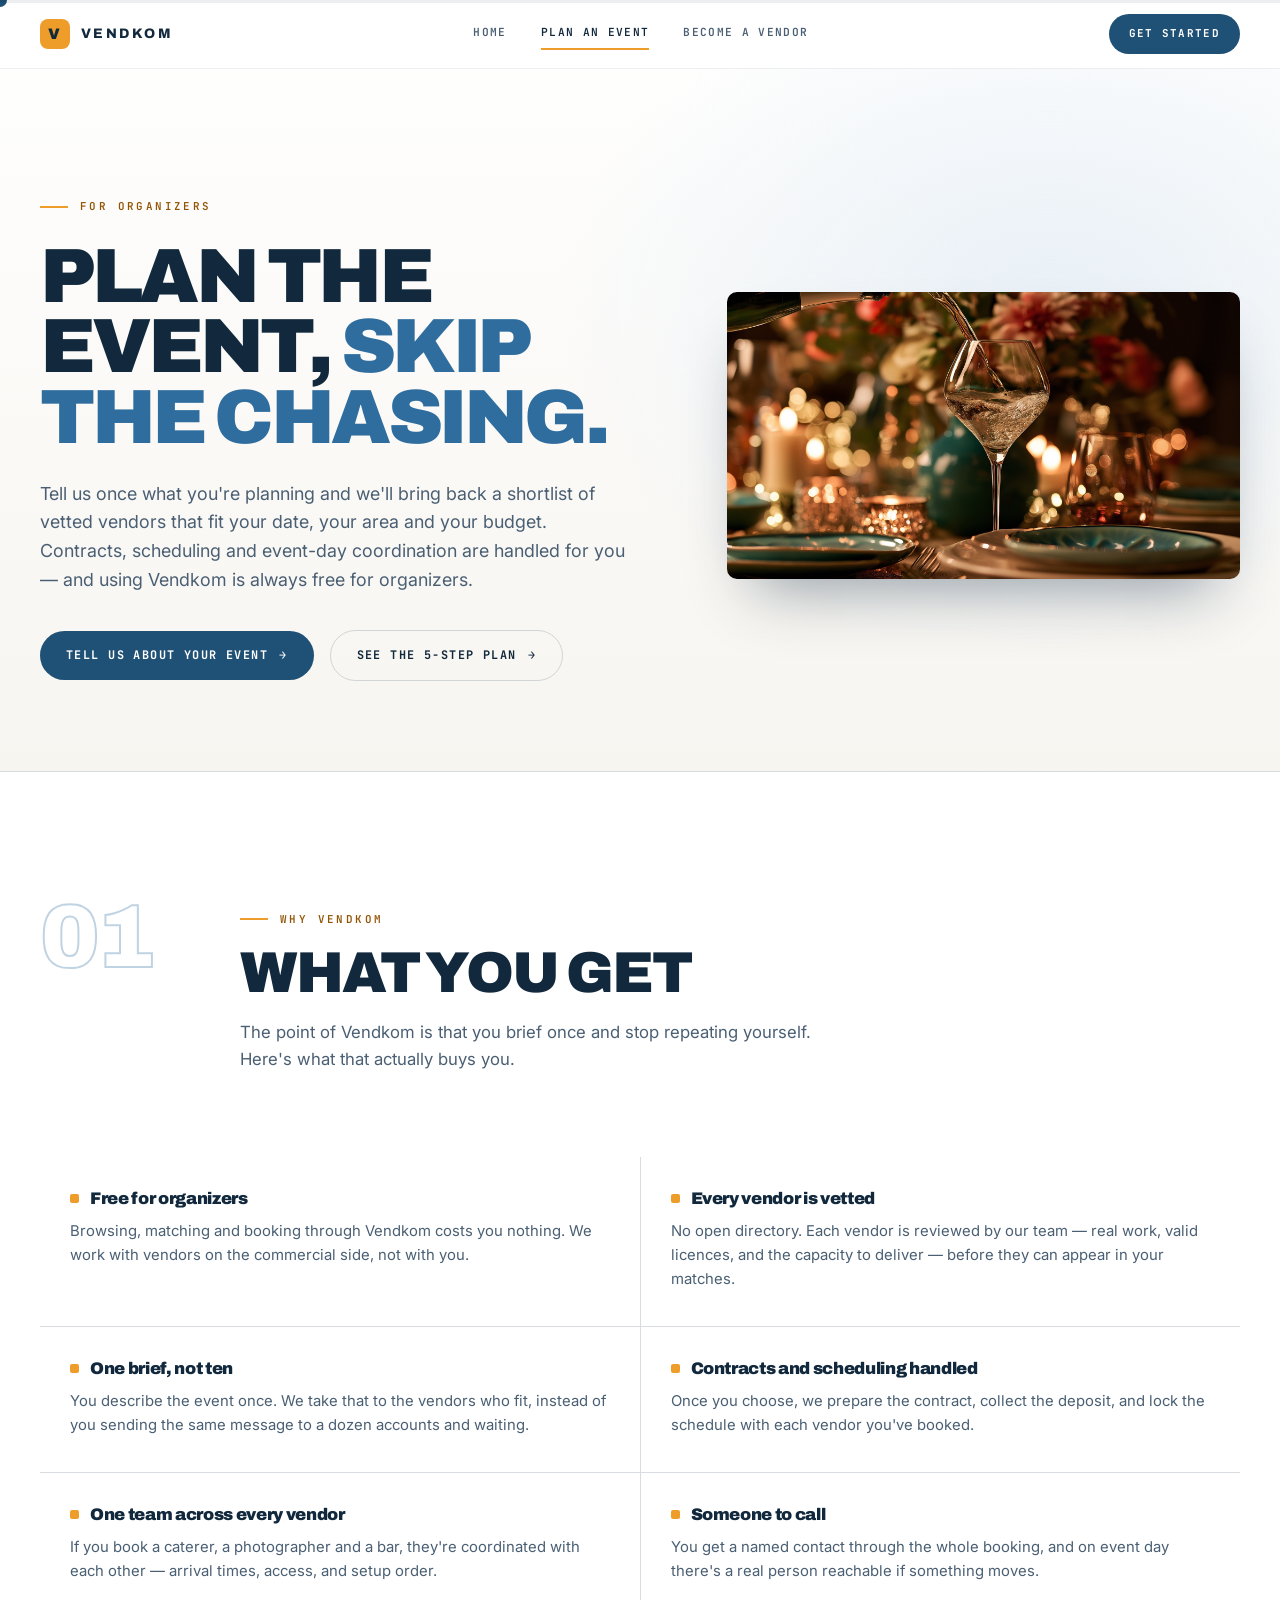
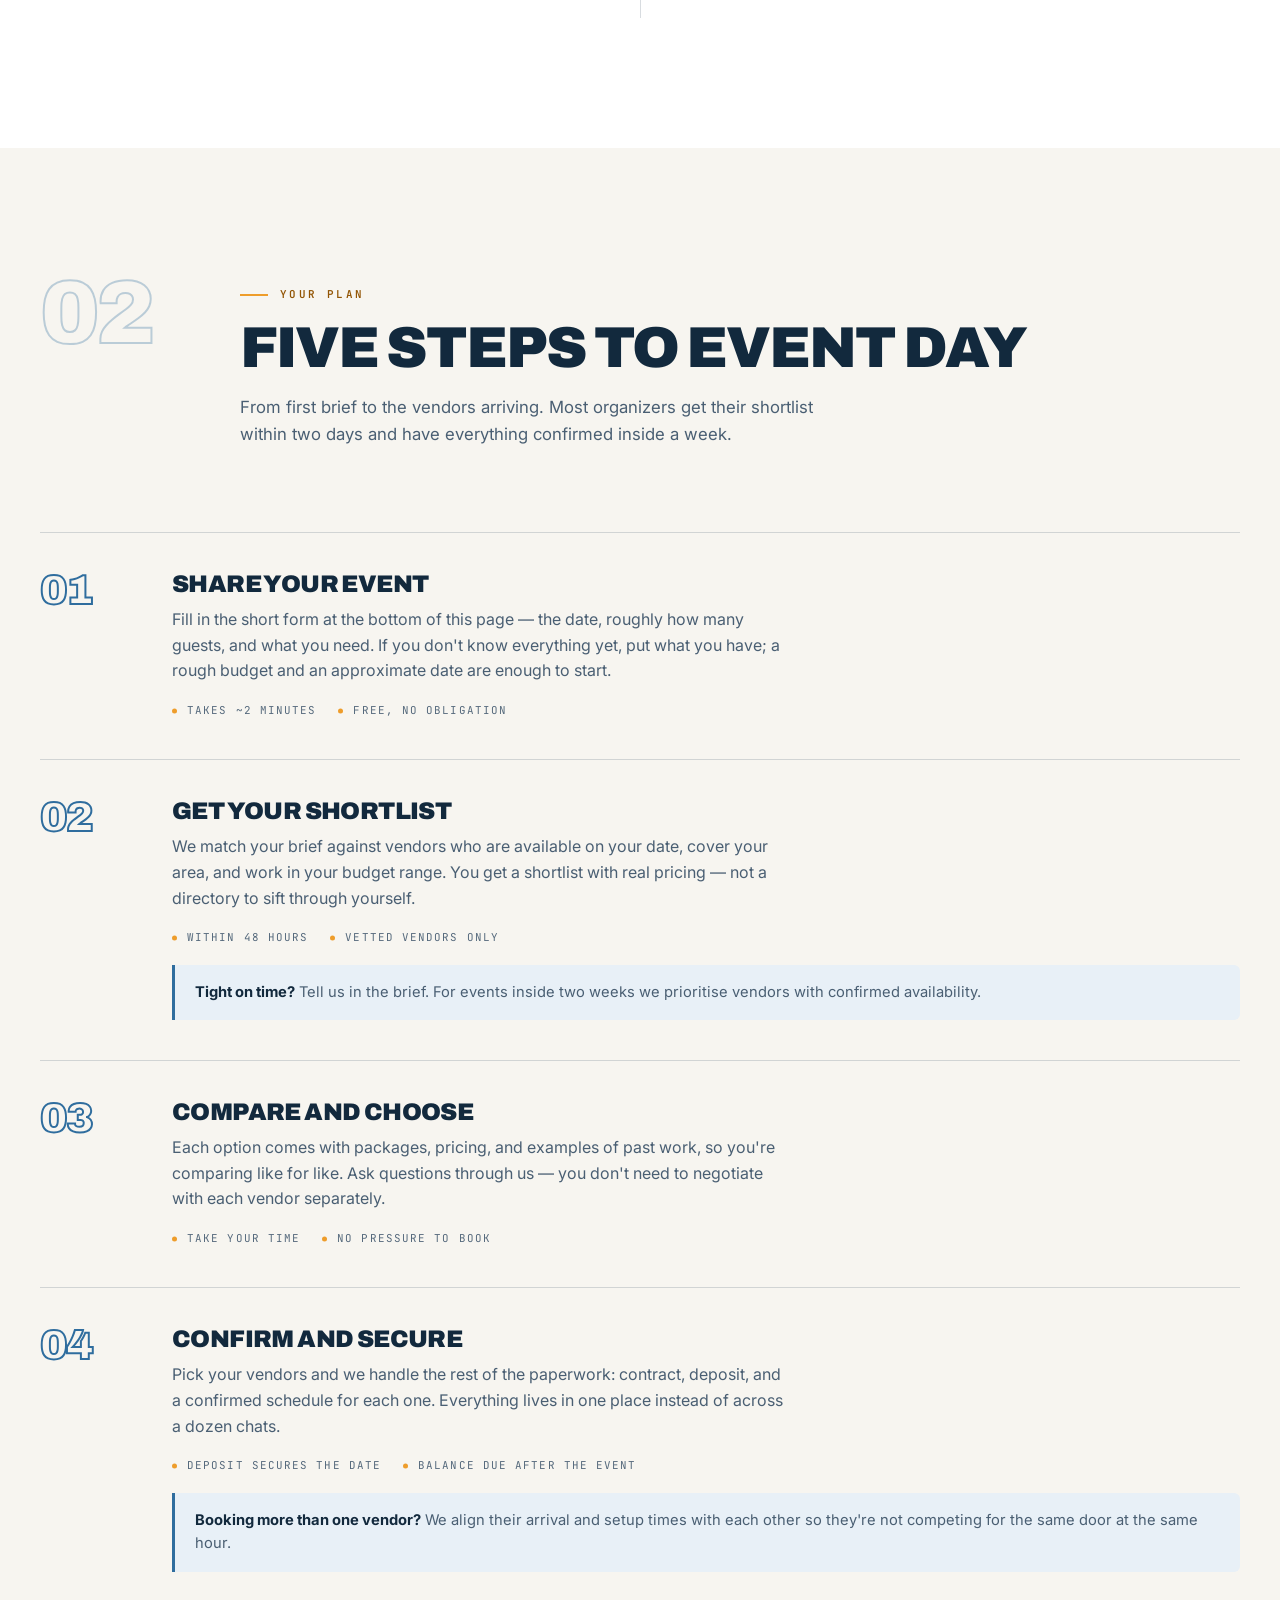
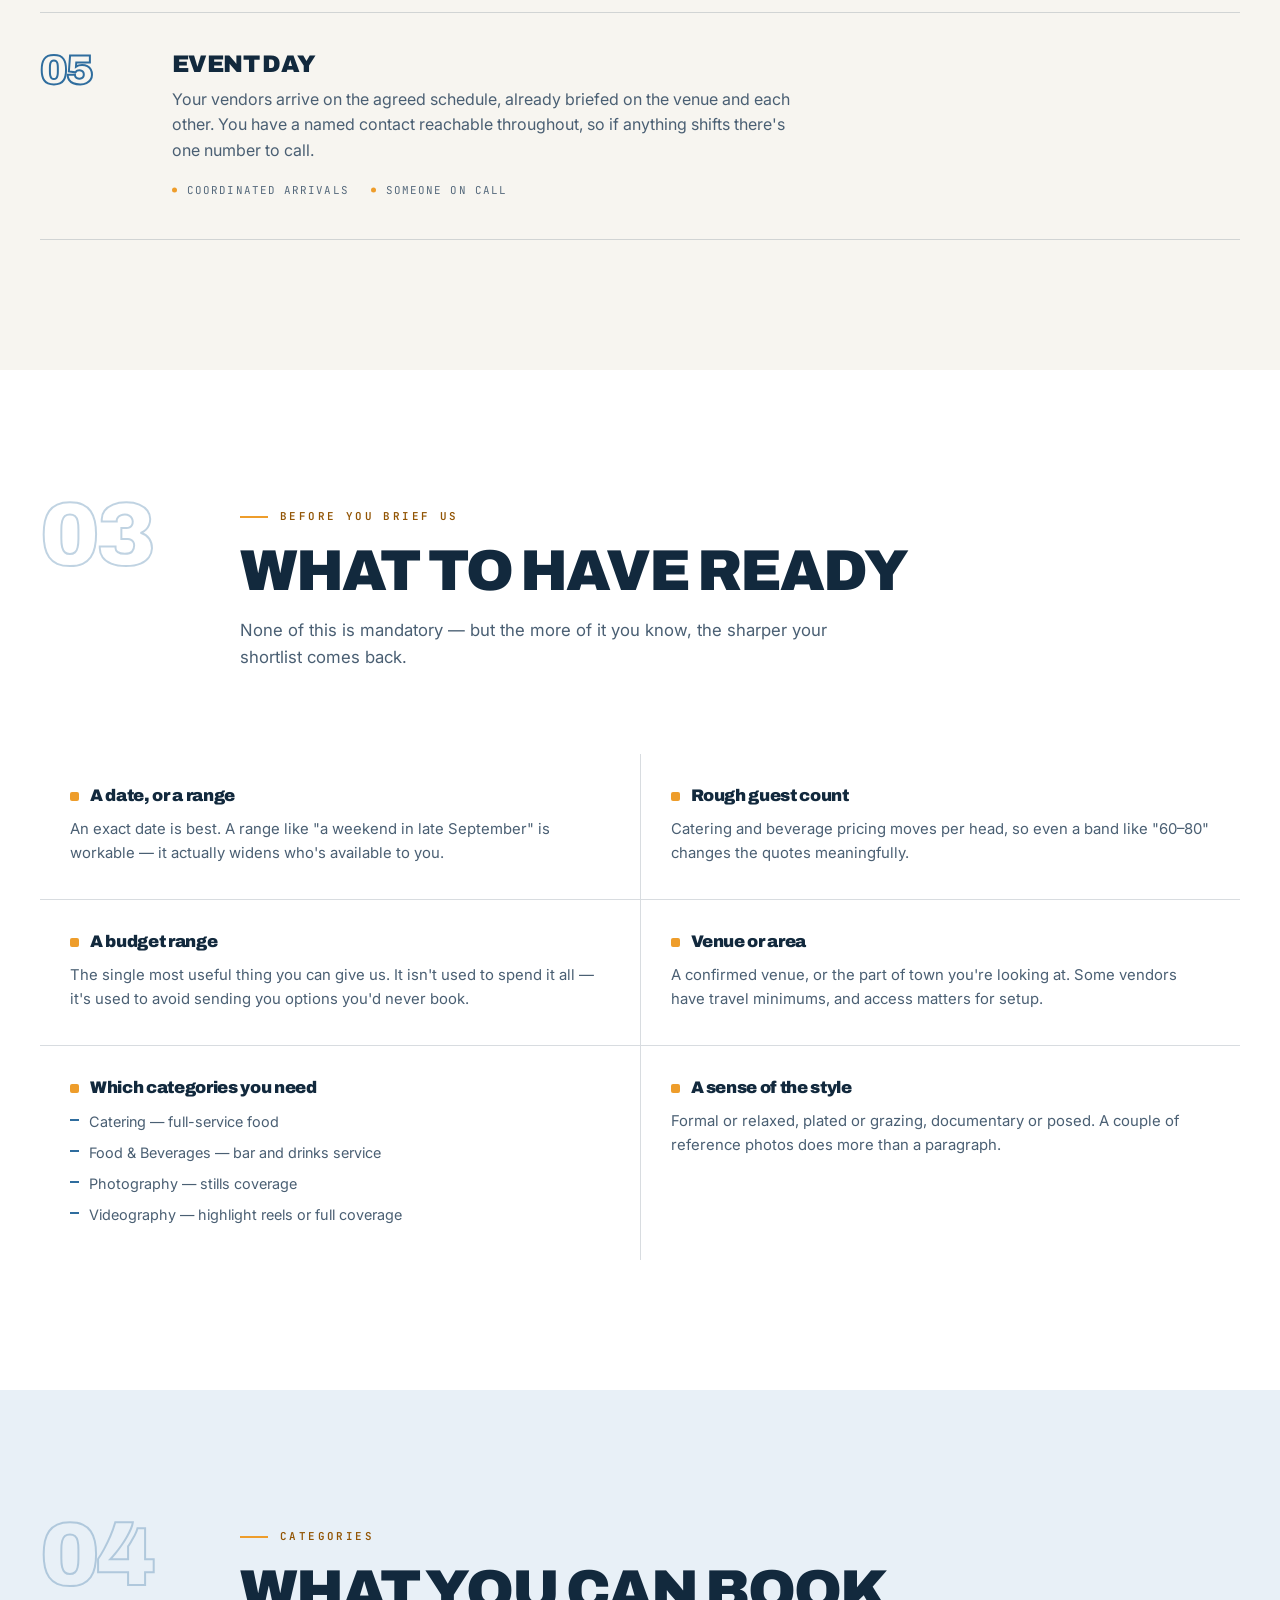
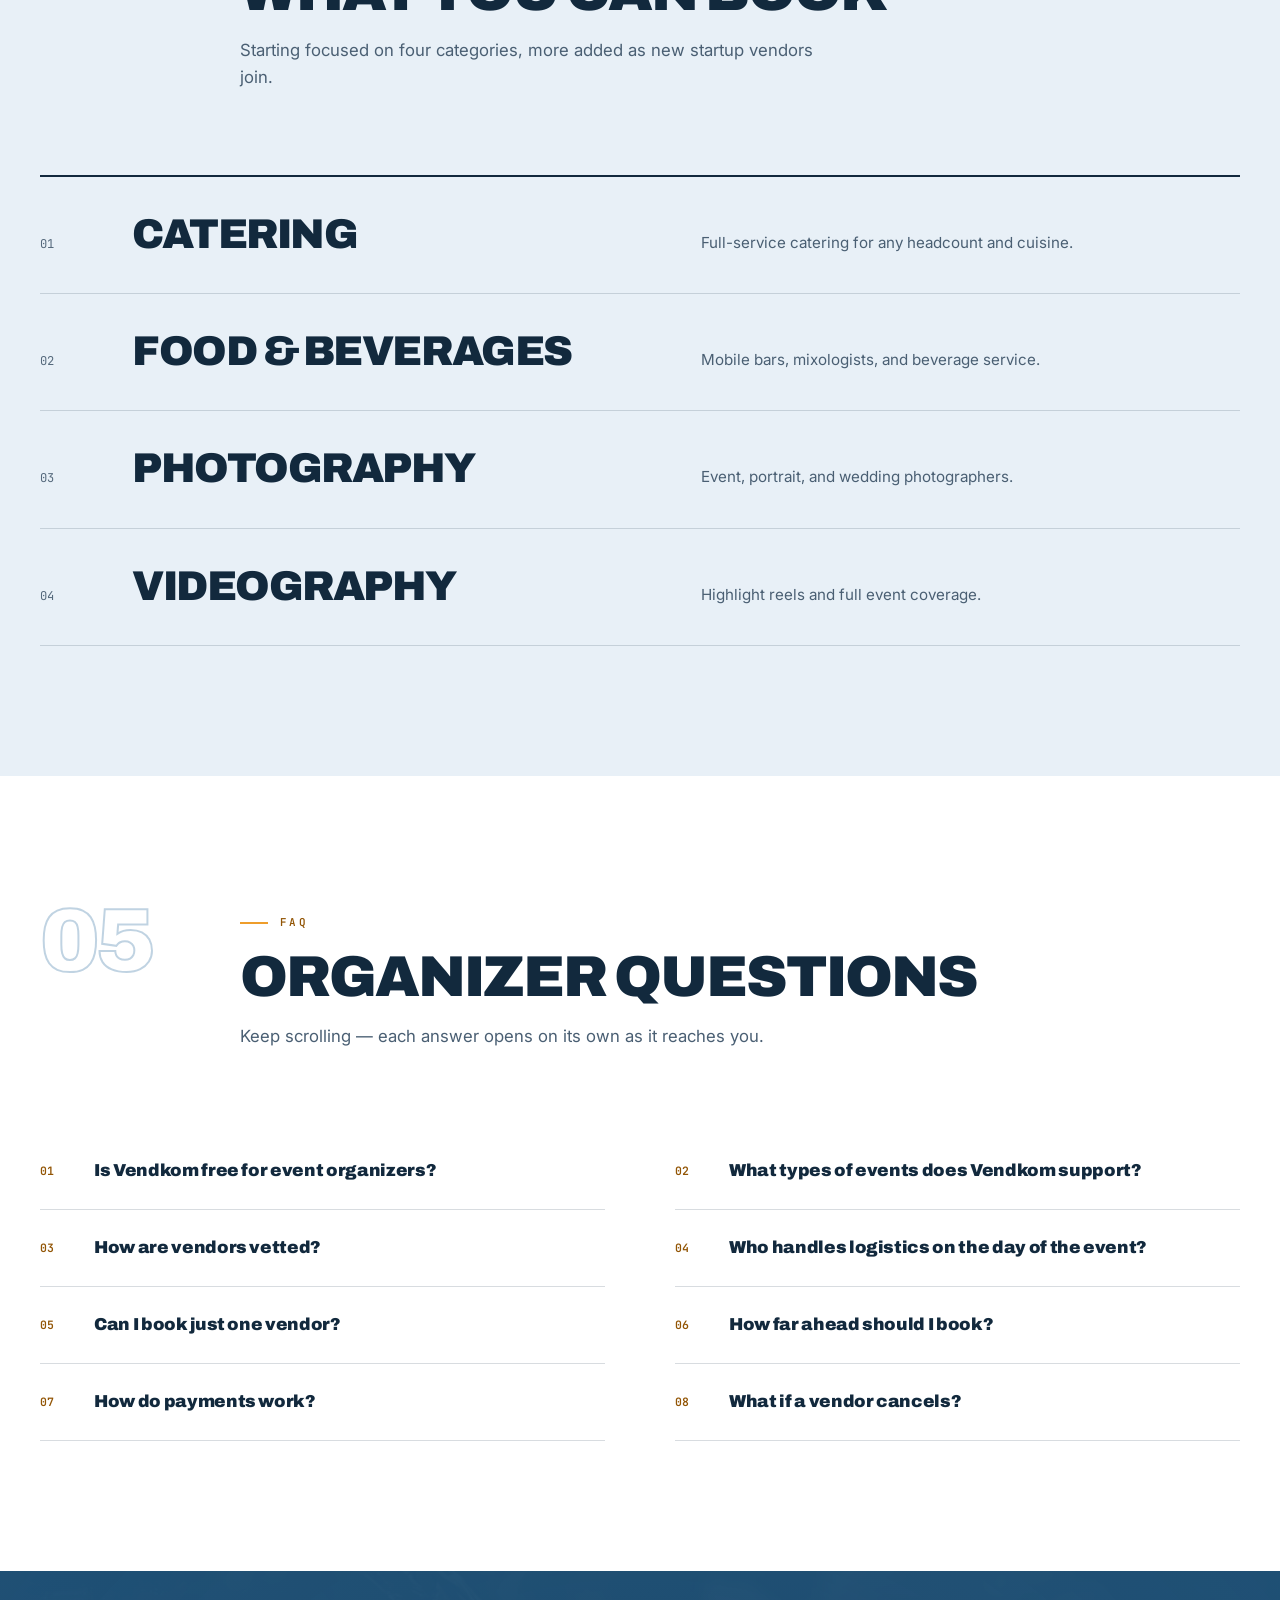
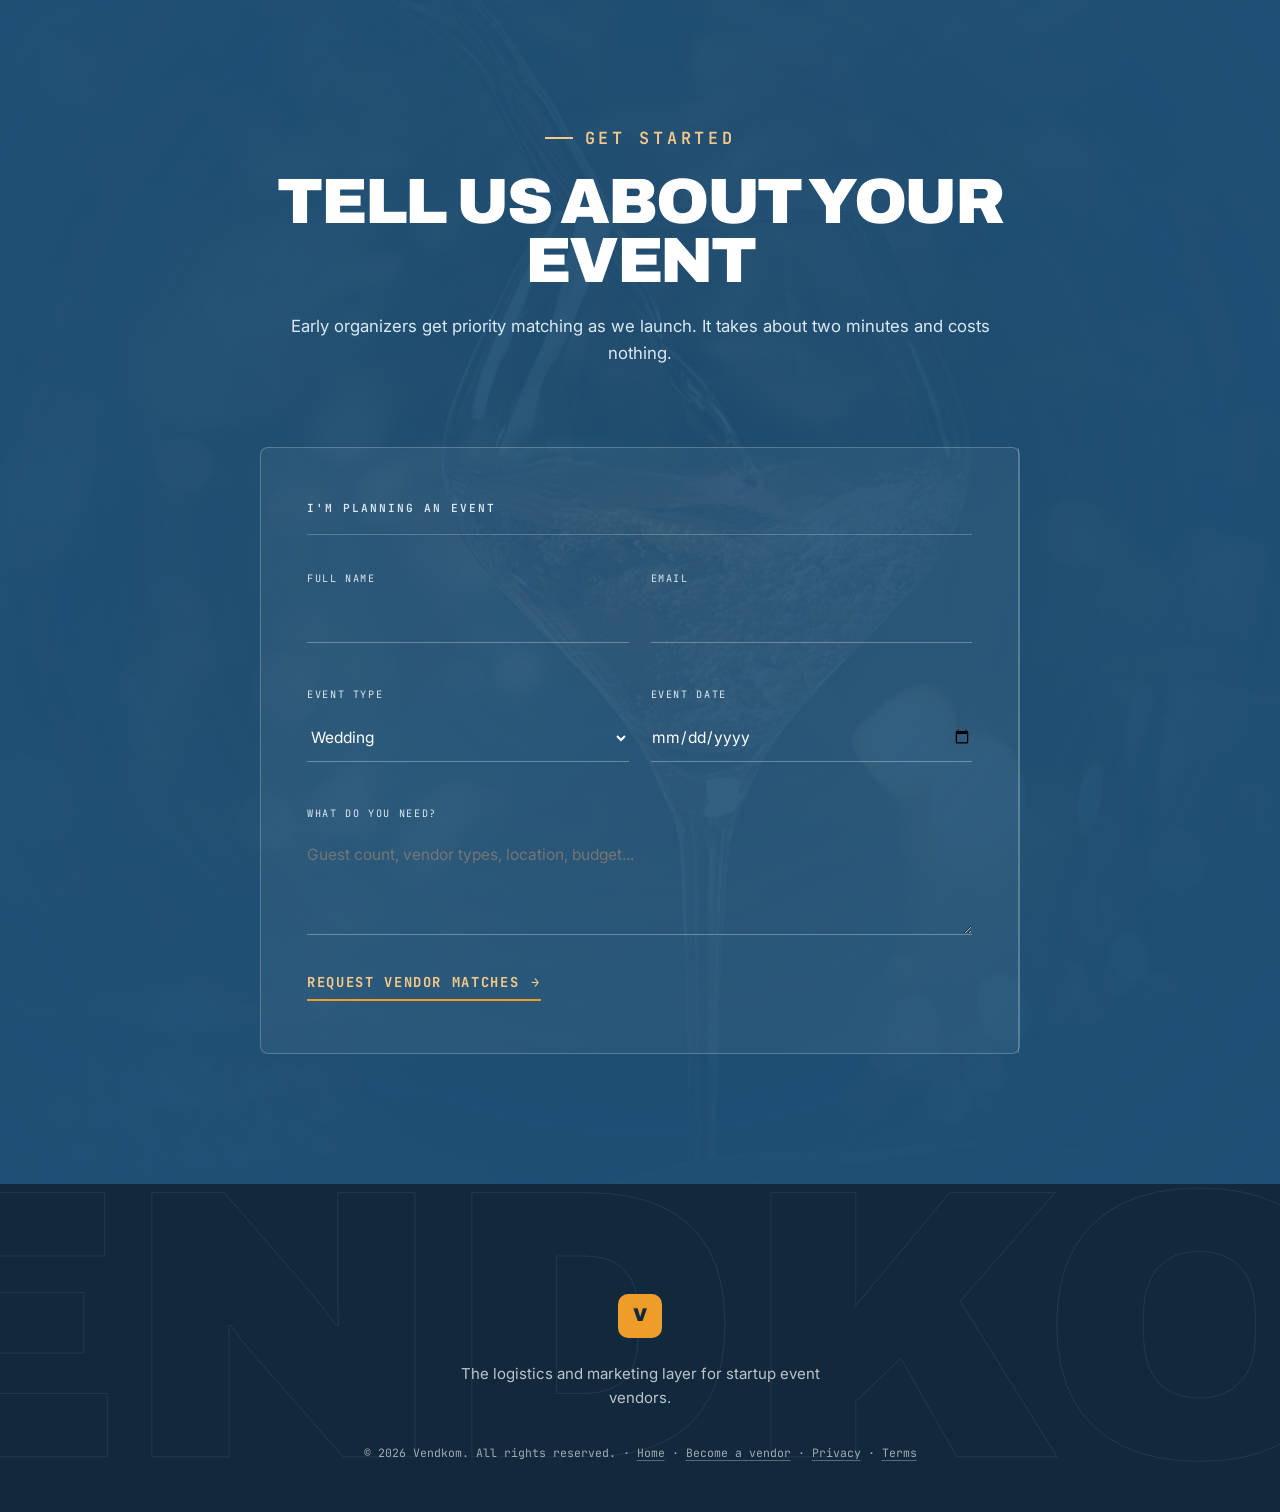
==== for-organizers.html @ 04b86cfd "Split into three pages with dedicated vendor and organizer paths Replaces the single-page site with " ====
<!DOCTYPE html>
<html lang="en">
<head>
<meta charset="UTF-8">
<meta name="viewport" content="width=device-width, initial-scale=1.0">
<title>Plan an event — Vendkom</title>
<meta name="description" content="Plan your event with Vendkom. Five steps from your first brief to event day, with vetted vendors, contracts and scheduling handled for you. Always free for organizers.">
<meta name="theme-color" content="#ffffff">
<meta property="og:type" content="website">
<meta property="og:url" content="https://vendkom.com/for-organizers.html">
<meta property="og:title" content="Plan an event — Vendkom">
<meta property="og:description" content="Five steps from your first brief to event day, with vetted vendors, contracts and scheduling handled for you. Always free for organizers.">
<meta property="og:image" content="https://vendkom.com/icons/icon-512.png">
<meta name="twitter:card" content="summary">
<meta name="twitter:title" content="Plan an event — Vendkom">
<meta name="twitter:description" content="Five steps from your first brief to event day. Always free for organizers.">
<meta name="twitter:image" content="https://vendkom.com/icons/icon-512.png">
<link rel="icon" href="favicon.ico" sizes="any">
<link rel="icon" type="image/png" sizes="32x32" href="icons/icon-32.png">
<link rel="icon" type="image/png" sizes="192x192" href="icons/icon-192.png">
<link rel="apple-touch-icon" sizes="180x180" href="icons/icon-180.png">
<link rel="preconnect" href="https://fonts.googleapis.com">
<link rel="preconnect" href="https://fonts.gstatic.com" crossorigin>
<link href="https://fonts.googleapis.com/css2?family=Archivo:wght@700;800;900&family=JetBrains+Mono:wght@500;600;700&family=Inter:wght@400;500;600;700&display=swap" rel="stylesheet">
<link rel="stylesheet" href="css/style.css">
</head>
<body>

<a class="skip-link" href="#main">Skip to content</a>
<div class="cursor-dot" id="cursorDot" aria-hidden="true"></div>
<div class="scroll-progress" aria-hidden="true"><div class="scroll-progress-fill" id="scrollProgressFill"></div></div>

<div class="index-preview" id="indexPreview" aria-hidden="true">
  <img data-preview="catering" src="assets/images/hero-plated-dish.jpg" alt="">
  <img data-preview="beverages" src="assets/images/hero-champagne.jpg" alt="">
  <img data-preview="photography" src="https://picsum.photos/seed/vendkom-photo-1/600/420" alt="">
  <img data-preview="videography" src="https://picsum.photos/seed/vendkom-video-1/600/420" alt="">
</div>

<header class="site-nav">
  <div class="nav-inner">
    <a class="brand-mark" href="index.html"><span class="mark">V</span><span>Vendkom</span></a>
    <nav class="nav-links">
      <a href="index.html">Home</a>
      <a href="for-organizers.html" class="is-current">Plan an event</a>
      <a href="for-vendors.html">Become a vendor</a>
    </nav>
    <a class="nav-cta" href="#start">Get started</a>
  </div>
</header>

<main id="main">

  <!-- ============ PAGE HERO ============ -->
  <section class="page-hero" id="top">
    <div class="shell page-hero-grid">
      <div>
        <p class="kicker">For organizers</p>
        <h1>Plan the event, <em>skip the chasing.</em></h1>
        <p class="lede">
          Tell us once what you're planning and we'll bring back a shortlist of vetted vendors that fit
          your date, your area and your budget. Contracts, scheduling and event-day coordination are
          handled for you — and using Vendkom is always free for organizers.
        </p>
        <div class="hero-actions">
          <a class="btn btn-primary" href="#start">Tell us about your event <span class="arrow">→</span></a>
          <a class="btn btn-ghost" href="#plan">See the 5-step plan <span class="arrow">→</span></a>
        </div>
      </div>
      <div class="page-hero-figure">
        <img src="assets/images/hero-champagne.jpg" alt="An event table set for service" loading="lazy">
      </div>
    </div>
  </section>

  <!-- ============ 01 — WHY ============ -->
  <section class="band" id="why">
    <div class="shell">
      <div class="band-head">
        <span class="band-numeral" aria-hidden="true">01</span>
        <div>
          <p class="kicker">Why Vendkom</p>
          <h2>What you get</h2>
          <p class="lede">The point of Vendkom is that you brief once and stop repeating yourself. Here's what that actually buys you.</p>
        </div>
      </div>

      <div class="req-grid">
        <div class="req">
          <h4>Free for organizers</h4>
          <p>Browsing, matching and booking through Vendkom costs you nothing. We work with vendors on the commercial side, not with you.</p>
        </div>
        <div class="req">
          <h4>Every vendor is vetted</h4>
          <p>No open directory. Each vendor is reviewed by our team — real work, valid licences, and the capacity to deliver — before they can appear in your matches.</p>
        </div>
        <div class="req">
          <h4>One brief, not ten</h4>
          <p>You describe the event once. We take that to the vendors who fit, instead of you sending the same message to a dozen accounts and waiting.</p>
        </div>
        <div class="req">
          <h4>Contracts and scheduling handled</h4>
          <p>Once you choose, we prepare the contract, collect the deposit, and lock the schedule with each vendor you've booked.</p>
        </div>
        <div class="req">
          <h4>One team across every vendor</h4>
          <p>If you book a caterer, a photographer and a bar, they're coordinated with each other — arrival times, access, and setup order.</p>
        </div>
        <div class="req">
          <h4>Someone to call</h4>
          <p>You get a named contact through the whole booking, and on event day there's a real person reachable if something moves.</p>
        </div>
      </div>
    </div>
  </section>

  <!-- ============ 02 — THE 5-STEP PLAN ============ -->
  <section class="band band--paper" id="plan">
    <div class="shell">
      <div class="band-head">
        <span class="band-numeral" aria-hidden="true">02</span>
        <div>
          <p class="kicker">Your plan</p>
          <h2>Five steps to event day</h2>
          <p class="lede">From first brief to the vendors arriving. Most organizers get their shortlist within two days and have everything confirmed inside a week.</p>
        </div>
      </div>

      <div class="flow">
        <div class="flow-step">
          <span class="flow-n">01</span>
          <div class="flow-body">
            <h3>Share your event</h3>
            <p>Fill in the short form at the bottom of this page — the date, roughly how many guests, and what you need. If you don't know everything yet, put what you have; a rough budget and an approximate date are enough to start.</p>
            <div class="flow-meta">
              <span>Takes ~2 minutes</span>
              <span>Free, no obligation</span>
            </div>
          </div>
        </div>

        <div class="flow-step">
          <span class="flow-n">02</span>
          <div class="flow-body">
            <h3>Get your shortlist</h3>
            <p>We match your brief against vendors who are available on your date, cover your area, and work in your budget range. You get a shortlist with real pricing — not a directory to sift through yourself.</p>
            <div class="flow-meta">
              <span>Within 48 hours</span>
              <span>Vetted vendors only</span>
            </div>
            <div class="flow-tip"><strong>Tight on time?</strong> Tell us in the brief. For events inside two weeks we prioritise vendors with confirmed availability.</div>
          </div>
        </div>

        <div class="flow-step">
          <span class="flow-n">03</span>
          <div class="flow-body">
            <h3>Compare and choose</h3>
            <p>Each option comes with packages, pricing, and examples of past work, so you're comparing like for like. Ask questions through us — you don't need to negotiate with each vendor separately.</p>
            <div class="flow-meta">
              <span>Take your time</span>
              <span>No pressure to book</span>
            </div>
          </div>
        </div>

        <div class="flow-step">
          <span class="flow-n">04</span>
          <div class="flow-body">
            <h3>Confirm and secure</h3>
            <p>Pick your vendors and we handle the rest of the paperwork: contract, deposit, and a confirmed schedule for each one. Everything lives in one place instead of across a dozen chats.</p>
            <div class="flow-meta">
              <span>Deposit secures the date</span>
              <span>Balance due after the event</span>
            </div>
            <div class="flow-tip"><strong>Booking more than one vendor?</strong> We align their arrival and setup times with each other so they're not competing for the same door at the same hour.</div>
          </div>
        </div>

        <div class="flow-step">
          <span class="flow-n">05</span>
          <div class="flow-body">
            <h3>Event day</h3>
            <p>Your vendors arrive on the agreed schedule, already briefed on the venue and each other. You have a named contact reachable throughout, so if anything shifts there's one number to call.</p>
            <div class="flow-meta">
              <span>Coordinated arrivals</span>
              <span>Someone on call</span>
            </div>
          </div>
        </div>
      </div>
    </div>
  </section>

  <!-- ============ 03 — WHAT TO PREPARE ============ -->
  <section class="band" id="prepare">
    <div class="shell">
      <div class="band-head">
        <span class="band-numeral" aria-hidden="true">03</span>
        <div>
          <p class="kicker">Before you brief us</p>
          <h2>What to have ready</h2>
          <p class="lede">None of this is mandatory — but the more of it you know, the sharper your shortlist comes back.</p>
        </div>
      </div>

      <div class="req-grid">
        <div class="req">
          <h4>A date, or a range</h4>
          <p>An exact date is best. A range like "a weekend in late September" is workable — it actually widens who's available to you.</p>
        </div>
        <div class="req">
          <h4>Rough guest count</h4>
          <p>Catering and beverage pricing moves per head, so even a band like "60–80" changes the quotes meaningfully.</p>
        </div>
        <div class="req">
          <h4>A budget range</h4>
          <p>The single most useful thing you can give us. It isn't used to spend it all — it's used to avoid sending you options you'd never book.</p>
        </div>
        <div class="req">
          <h4>Venue or area</h4>
          <p>A confirmed venue, or the part of town you're looking at. Some vendors have travel minimums, and access matters for setup.</p>
        </div>
        <div class="req">
          <h4>Which categories you need</h4>
          <ul>
            <li>Catering — full-service food</li>
            <li>Food &amp; Beverages — bar and drinks service</li>
            <li>Photography — stills coverage</li>
            <li>Videography — highlight reels or full coverage</li>
          </ul>
        </div>
        <div class="req">
          <h4>A sense of the style</h4>
          <p>Formal or relaxed, plated or grazing, documentary or posed. A couple of reference photos does more than a paragraph.</p>
        </div>
      </div>
    </div>
  </section>

  <!-- ============ 04 — CATEGORIES ============ -->
  <section class="band band--tint" id="categories">
    <div class="shell">
      <div class="band-head">
        <span class="band-numeral" aria-hidden="true">04</span>
        <div>
          <p class="kicker">Categories</p>
          <h2>What you can book</h2>
          <p class="lede">Starting focused on four categories, more added as new startup vendors join.</p>
        </div>
      </div>

      <div class="index-list" id="indexList">
        <div class="index-row" data-preview-key="catering">
          <span class="index-num">01</span>
          <h3>Catering</h3>
          <p>Full-service catering for any headcount and cuisine.</p>
        </div>
        <div class="index-row" data-preview-key="beverages">
          <span class="index-num">02</span>
          <h3>Food &amp; Beverages</h3>
          <p>Mobile bars, mixologists, and beverage service.</p>
        </div>
        <div class="index-row" data-preview-key="photography">
          <span class="index-num">03</span>
          <h3>Photography</h3>
          <p>Event, portrait, and wedding photographers.</p>
        </div>
        <div class="index-row" data-preview-key="videography">
          <span class="index-num">04</span>
          <h3>Videography</h3>
          <p>Highlight reels and full event coverage.</p>
        </div>
      </div>
    </div>
  </section>

  <!-- ============ 05 — FAQ ============ -->
  <section class="band" id="faq">
    <div class="shell">
      <div class="band-head">
        <span class="band-numeral" aria-hidden="true">05</span>
        <div>
          <p class="kicker">FAQ</p>
          <h2>Organizer questions</h2>
          <p class="lede">Keep scrolling — each answer opens on its own as it reaches you.</p>
        </div>
      </div>

      <div class="faq-grid">
        <div class="faq-item">
          <h3><span class="faq-n">01</span><span>Is Vendkom free for event organizers?</span></h3>
          <div class="faq-a"><p>Yes. Browsing, matching, and booking through Vendkom is always free for organizers. We work directly with vendors on pricing and logistics.</p></div>
        </div>
        <div class="faq-item">
          <h3><span class="faq-n">02</span><span>What types of events does Vendkom support?</span></h3>
          <div class="faq-a"><p>Anything from birthdays and private parties to weddings and corporate events, public or private, of any size.</p></div>
        </div>
        <div class="faq-item">
          <h3><span class="faq-n">03</span><span>How are vendors vetted?</span></h3>
          <div class="faq-a"><p>Every vendor application is reviewed by our team before going live, so organizers can book with confidence.</p></div>
        </div>
        <div class="faq-item">
          <h3><span class="faq-n">04</span><span>Who handles logistics on the day of the event?</span></h3>
          <div class="faq-a"><p>Vendkom coordinates scheduling, contracts, and communication between you and the organizer. On Pro, our team provides full event-day logistics support.</p></div>
        </div>
        <div class="faq-item">
          <h3><span class="faq-n">05</span><span>Can I book just one vendor?</span></h3>
          <div class="faq-a"><p>Absolutely. Plenty of organizers come to us for a single caterer or photographer. Booking more than one simply means we also coordinate them with each other.</p></div>
        </div>
        <div class="faq-item">
          <h3><span class="faq-n">06</span><span>How far ahead should I book?</span></h3>
          <div class="faq-a"><p>Four to eight weeks is comfortable for most events, and longer for peak wedding dates. We do handle shorter timelines — say so in your brief and we'll prioritise vendors with confirmed availability.</p></div>
        </div>
        <div class="faq-item">
          <h3><span class="faq-n">07</span><span>How do payments work?</span></h3>
          <div class="faq-a"><p>A deposit secures your date, and the balance is settled after the event. Everything runs through the platform, so you're not chasing separate transfers to each vendor.</p></div>
        </div>
        <div class="faq-item">
          <h3><span class="faq-n">08</span><span>What if a vendor cancels?</span></h3>
          <div class="faq-a"><p>Tell us immediately and we source a replacement from the same category and price band. This is precisely why we vet for reliability, and why repeated cancellations cost a vendor their placement.</p></div>
        </div>
      </div>
    </div>
  </section>

  <!-- ============ START ============ -->
  <section class="close-band" id="start">
    <div class="close-backdrop" aria-hidden="true">
      <img id="closeBackdropImg" src="assets/images/hero-champagne.jpg" alt="" loading="lazy">
    </div>
    <div class="shell">
      <div class="close-head">
        <p class="kicker" style="justify-content:center;">Get started</p>
        <h2>Tell us about your event</h2>
        <p>Early organizers get priority matching as we launch. It takes about two minutes and costs nothing.</p>
      </div>

      <div class="gs-panels" style="grid-template-columns: 1fr; max-width: 760px; margin: 0 auto;">
        <div class="gs-block">
          <p class="gs-block-label">I'm planning an event</p>
          <form id="organizerForm" name="organizer-signup" method="POST" data-netlify="true" data-netlify-honeypot="bot-field" novalidate>
            <input type="hidden" name="form-name" value="organizer-signup">
            <p style="display:none;"><label>Leave this field empty: <input name="bot-field"></label></p>
            <div class="form-row">
              <div class="form-field"><label for="orgName">Full name</label><input type="text" id="orgName" name="name" required></div>
              <div class="form-field"><label for="orgEmail">Email</label><input type="email" id="orgEmail" name="email" required></div>
            </div>
            <div class="form-row">
              <div class="form-field">
                <label for="orgEventType">Event type</label>
                <select id="orgEventType" name="eventType">
                  <option>Wedding</option>
                  <option>Birthday</option>
                  <option>Corporate event</option>
                  <option>Private party</option>
                  <option>Other</option>
                </select>
              </div>
              <div class="form-field"><label for="orgDate">Event date</label><input type="date" id="orgDate" name="date"></div>
            </div>
            <div class="form-field">
              <label for="orgDetails">What do you need?</label>
              <textarea id="orgDetails" name="details" rows="4" placeholder="Guest count, vendor types, location, budget..."></textarea>
            </div>
            <button type="submit" class="submit-cta">Request vendor matches <span class="arrow">→</span></button>
            <p class="form-success" role="status">Thanks — we've got your event details. Our team will follow up shortly.</p>
          </form>
        </div>
      </div>
    </div>
  </section>

</main>

<footer class="site-footer">
  <span class="footer-ghost" aria-hidden="true">VENDKOM</span>
  <div class="shell footer-inner">
    <span class="footer-brand-mark" aria-hidden="true">V</span>
    <p>The logistics and marketing layer for startup event vendors.</p>
    <div class="footer-bottom">
      &copy; <span class="year"></span> Vendkom. All rights reserved.
      &middot; <a href="index.html">Home</a>
      &middot; <a href="for-vendors.html">Become a vendor</a>
      &middot; <a href="legal/privacy.html">Privacy</a>
      &middot; <a href="legal/terms.html">Terms</a>
    </div>
  </div>
</footer>

<script src="https://cdn.jsdelivr.net/npm/gsap@3.12.5/dist/gsap.min.js"></script>
<script src="https://cdn.jsdelivr.net/npm/gsap@3.12.5/dist/ScrollTrigger.min.js"></script>
<script src="js/script.js"></script>
</body>
</html>
---- css/style.css ----
/* ==========================================================================
   Vendkom — editorial light

   Palette taken from the booth render itself: its blue backdrop, its orange
   ground, its cream canopy. Roles are fixed so the two accents never fight —
   blue is structure (blocks, headings, links), orange is energy (kickers,
   figures, chips, CTAs).

   One hard rule, because orange is the easy way to break a light theme:
   raw orange is a FILL only, always carrying dark navy text. Orange type on
   white sits at 2.2:1, so anywhere orange needs to be text it uses the
   darkened --orange-ink instead, and on the deep-blue block it uses the
   lightened --orange-soft. Every pairing in this file clears AA.

   Structural idea is unchanged: no two sections share a shape, and the hero
   subject reacts to the cursor in real 3D via transforms only — no WebGL.
   ========================================================================== */

:root {
  --font-display: 'Archivo', 'Inter', -apple-system, sans-serif;
  --font-body: 'Inter', -apple-system, BlinkMacSystemFont, 'Segoe UI', sans-serif;
  --font-mono: 'JetBrains Mono', ui-monospace, SFMono-Regular, Menlo, monospace;

  --white: #ffffff;
  --paper: #f7f5f0;          /* warm off-white */
  --tint: #e8f0f7;           /* cool blue-tinted surface */

  --ink: #12293d;            /* deep navy — reads as black but stays in-family */
  --ink-mute: #4a5f73;       /* 6.6:1 on white */
  --ink-faint: #55697c;      /* 5.7:1 on white */

  --rule: rgba(18, 41, 61, 0.16);
  --rule-soft: rgba(18, 41, 61, 0.08);

  --blue: #2f6d9e;
  --blue-dp: #1f5075;
  --blue-tint: #dbe9f3;

  --orange: #ee9d2b;         /* fill only — never small text on light */
  --orange-ink: #925505;     /* orange as text on light */
  --orange-soft: #f6c98a;    /* orange as text on the deep-blue block */

  --gutter: 40px;
  --ease: cubic-bezier(0.16, 1, 0.3, 1);
}

*, *::before, *::after { box-sizing: border-box; }
html { scroll-behavior: smooth; }
body {
  margin: 0;
  font-family: var(--font-body);
  color: var(--ink);
  background: var(--white);
  -webkit-font-smoothing: antialiased;
  line-height: 1.6;
  overflow-x: clip;
  cursor: default;
}
img, svg { display: block; max-width: 100%; }
a { color: inherit; text-decoration: none; }
ul { list-style: none; margin: 0; padding: 0; }
p { margin: 0; }
h1, h2, h3, h4 {
  font-family: var(--font-display);
  font-weight: 900;
  line-height: 0.92;
  margin: 0;
  letter-spacing: -0.035em;
}
.shell { max-width: 1400px; margin: 0 auto; padding: 0 var(--gutter); }
.skip-link {
  position: absolute; left: -999px; top: 0;
  background: var(--blue-dp); color: var(--white); padding: 12px 18px; z-index: 1000;
  font-family: var(--font-mono); font-weight: 700;
}
.skip-link:focus { left: 12px; top: 12px; }

.kicker {
  display: inline-flex; align-items: center; gap: 12px;
  font-family: var(--font-mono); font-size: 0.68rem; font-weight: 600;
  text-transform: uppercase; letter-spacing: 0.22em;
  color: var(--orange-ink);
}
.kicker::before { content: ''; width: 28px; height: 2px; background: var(--orange); }
.lede { color: var(--ink-mute); font-size: 1.05rem; max-width: 54ch; }

/* ==========================================================================
   Preloader
   ========================================================================== */
.preloader {
  position: fixed; inset: 0; z-index: 9999;
  background: var(--blue-dp);
  display: flex; flex-direction: column; align-items: center; justify-content: center;
  gap: 26px;
  clip-path: circle(150% at 50% 50%);
  transition: clip-path 1s var(--ease);
}
.preloader.is-done { clip-path: circle(0% at 50% 50%); pointer-events: none; }
.preloader-mark path {
  fill: none; stroke: var(--orange); stroke-width: 9;
  stroke-linecap: round; stroke-linejoin: round;
  stroke-dasharray: 1; stroke-dashoffset: 1;
}
.preloader-count {
  font-family: var(--font-mono); font-size: 0.78rem;
  letter-spacing: 0.26em; color: var(--blue-tint);
}

/* ==========================================================================
   Fixed chrome
   ========================================================================== */
.scroll-progress {
  position: fixed; top: 0; left: 0; width: 100%; height: 3px; z-index: 300;
  background: var(--rule-soft);
}
.scroll-progress-fill {
  height: 100%; width: 100%;
  background: linear-gradient(90deg, var(--blue), var(--orange));
  transform: scaleX(0); transform-origin: left center;
}
/* ---------- Site navigation (multi-page) ---------- */
.site-nav {
  position: fixed; top: 0; left: 0; right: 0; z-index: 200;
  background: rgba(255, 255, 255, 0.92);
  border-bottom: 1px solid var(--rule-soft);
}
.nav-inner {
  max-width: 1400px; margin: 0 auto; padding: 0 var(--gutter);
  height: 68px;
  display: flex; align-items: center; justify-content: space-between; gap: 24px;
}
.brand-mark {
  display: inline-flex; align-items: center; gap: 11px;
  font-family: var(--font-display); font-weight: 800;
  font-size: 0.86rem; letter-spacing: 0.18em; text-transform: uppercase;
  color: var(--ink);
  flex-shrink: 0;
}
.brand-mark .mark {
  width: 30px; height: 30px; border-radius: 8px;
  background: var(--orange); color: var(--ink);
  display: inline-flex; align-items: center; justify-content: center;
  font-size: 0.95rem; font-weight: 900;
}
.brand-mark:focus-visible { outline: 2px solid var(--blue); outline-offset: 4px; }

.nav-links { display: flex; align-items: center; gap: 34px; }
.nav-links a {
  font-family: var(--font-mono); font-size: 0.7rem; font-weight: 600;
  text-transform: uppercase; letter-spacing: 0.12em;
  color: var(--ink-mute);
  padding: 6px 0;
  border-bottom: 2px solid transparent;
  transition: color 0.3s var(--ease), border-color 0.3s var(--ease);
}
.nav-links a:hover { color: var(--ink); }
.nav-links a.is-current { color: var(--ink); border-bottom-color: var(--orange); }
.nav-cta {
  font-family: var(--font-mono); font-size: 0.68rem; font-weight: 700;
  text-transform: uppercase; letter-spacing: 0.12em;
  background: var(--blue-dp); color: var(--white);
  padding: 11px 20px; border-radius: 999px;
  transition: background 0.3s var(--ease);
  flex-shrink: 0;
}
.nav-cta:hover { background: var(--blue); }
@media (max-width: 860px) {
  .nav-inner { height: 60px; gap: 14px; }
  .nav-links { gap: 18px; }
  .nav-links a { font-size: 0.62rem; letter-spacing: 0.08em; }
  .brand-mark span:last-child { display: none; }
  .nav-cta { display: none; }
}

.chapter-rail {
  position: fixed; right: 28px; top: 50%;
  transform: translateY(-50%); z-index: 90;
  display: flex; flex-direction: column; gap: 20px;
}
.chapter-rail i {
  display: block; width: 6px; height: 6px; border-radius: 50%;
  background: var(--ink); opacity: 0.22;
  transition: opacity 0.4s var(--ease), transform 0.4s var(--ease), background 0.4s var(--ease);
}
.chapter-rail i.active { background: var(--orange); opacity: 1; transform: scale(2.2); }
@media (max-width: 1100px) { .chapter-rail { display: none; } }

.cursor-dot {
  position: fixed; top: -7px; left: -7px;
  width: 14px; height: 14px; border-radius: 50%;
  background: var(--blue-dp); mix-blend-mode: multiply;
  pointer-events: none; z-index: 500; will-change: transform;
}
@media (hover: none), (pointer: coarse) { .cursor-dot { display: none; } }

/* ==========================================================================
   HERO
   ========================================================================== */
.hero {
  position: relative;
  min-height: 100svh;
  display: flex; flex-direction: column; justify-content: flex-end;
  padding: 140px 0 0;
  overflow: hidden;
  background:
    radial-gradient(ellipse 70% 60% at 78% 42%, var(--tint) 0%, transparent 62%),
    linear-gradient(180deg, var(--white) 0%, var(--paper) 100%);
}
.hero-grid {
  display: grid;
  grid-template-columns: minmax(0, 1.05fr) minmax(0, 0.95fr);
  gap: 60px;
  align-items: center;
  flex: 1;
  padding-bottom: 60px;
}
.hero-copy { position: relative; z-index: 2; max-width: 660px; }
.hero h1 {
  font-size: clamp(3rem, 7.6vw, 7rem);
  letter-spacing: -0.045em;
  margin: 30px 0 32px;
  text-transform: uppercase;
}
.hero h1 em { font-style: normal; color: var(--blue); }
.hero-sub { color: var(--ink-mute); font-size: 1.1rem; max-width: 48ch; margin-bottom: 40px; }
.hero-trust {
  display: flex; flex-wrap: wrap; gap: 12px 30px;
  font-family: var(--font-mono); font-size: 0.7rem;
  text-transform: uppercase; letter-spacing: 0.1em;
  color: var(--ink-faint);
  padding-top: 26px; border-top: 1px solid var(--rule);
  margin-bottom: 38px;
}
.hero-trust li { position: relative; padding-left: 17px; }
.hero-trust li::before {
  content: ''; position: absolute; left: 0; top: 50%; transform: translateY(-50%);
  width: 6px; height: 6px; border-radius: 50%; background: var(--orange);
}
.scroll-cue {
  display: inline-flex; align-items: center; gap: 14px;
  font-family: var(--font-mono); font-size: 0.66rem;
  text-transform: uppercase; letter-spacing: 0.2em; color: var(--ink-faint);
}
.scroll-cue .line {
  width: 2px; height: 42px; position: relative; overflow: hidden;
  background: linear-gradient(var(--orange), transparent);
}
.scroll-cue .line::after {
  content: ''; position: absolute; top: -42px; left: 0;
  width: 100%; height: 42px;
  background: linear-gradient(var(--blue), transparent);
  animation: cue-drip 2s ease-in-out infinite;
}
@keyframes cue-drip { to { top: 42px; } }

/* ---------- The subject: one large object, cursor-reactive in real 3D ---------- */
.subject-stage {
  position: relative;
  height: min(78vh, 660px);
  perspective: 1400px;
  perspective-origin: 50% 50%;
  z-index: 1;
}
.subject-glow {
  position: absolute; top: 50%; left: 50%;
  width: 125%; aspect-ratio: 1;
  margin: -62.5% 0 0 -62.5%;
  background: radial-gradient(circle, rgba(238,157,43,0.26) 0%, rgba(47,109,158,0.14) 44%, transparent 68%);
  filter: blur(56px);
  pointer-events: none;
  will-change: transform;
}
.subject-3d {
  position: absolute; inset: 0;
  transform-style: preserve-3d;
  will-change: transform;
}
.subject-img {
  position: absolute;
  left: 50%; top: 50%;
  width: 100%;
  max-width: 660px;
  transform: translate(-50%, -50%);
  filter: drop-shadow(0 42px 54px rgba(18, 41, 61, 0.26));
  user-select: none;
  will-change: transform;
}

.float-card {
  position: absolute;
  width: 232px;
  right: -4%; bottom: 8%;
  background: var(--white);
  border: 1px solid var(--rule-soft);
  border-radius: 8px;
  overflow: hidden;
  box-shadow: 0 26px 50px -18px rgba(18, 41, 61, 0.3);
  will-change: transform;
}
.float-card-b { right: auto; left: -6%; bottom: auto; top: 10%; width: 216px; }
.float-media { height: 104px; overflow: hidden; position: relative; }
.float-media img { width: 100%; height: 100%; object-fit: cover; }
.float-body { padding: 14px 16px 17px; }
.float-tag {
  display: block;
  font-family: var(--font-mono); font-size: 0.54rem;
  text-transform: uppercase; letter-spacing: 0.16em;
  color: var(--orange-ink); margin-bottom: 7px;
}
.float-card h3 { font-size: 0.92rem; letter-spacing: -0.02em; margin-bottom: 6px; }
.float-price { font-family: var(--font-mono); font-size: 0.74rem; color: var(--ink-mute); }

.float-chip {
  position: absolute;
  right: 6%; top: 4%;
  padding: 14px 18px;
  border-radius: 8px;
  background: var(--orange);
  color: var(--ink);
  will-change: transform;
  box-shadow: 0 22px 40px -16px rgba(18, 41, 61, 0.4);
}
.chip-k {
  display: block;
  font-family: var(--font-mono); font-size: 0.54rem;
  text-transform: uppercase; letter-spacing: 0.16em;
  opacity: 0.8;
}
.chip-v {
  display: block;
  font-family: var(--font-display); font-weight: 900;
  font-size: 1.05rem; letter-spacing: -0.02em; margin-top: 4px;
}

.deck-tag {
  font-family: var(--font-mono); font-size: 0.58rem;
  text-transform: uppercase; letter-spacing: 0.14em; color: var(--orange-ink);
}

/* Hero marquee */
.category-marquee {
  position: relative; z-index: 2;
  border-top: 1px solid var(--rule);
  border-bottom: 1px solid var(--rule);
  overflow: hidden; padding: 20px 0;
  background: var(--white);
}
.marquee-track {
  display: flex; gap: 46px; width: max-content;
  animation: marquee 32s linear infinite;
  font-family: var(--font-mono); font-size: 0.76rem; font-weight: 600;
  color: var(--ink-faint); text-transform: uppercase; letter-spacing: 0.16em;
}
.marquee-track span::after { content: '—'; margin-left: 46px; color: var(--orange); }
@keyframes marquee { from { transform: translateX(0); } to { transform: translateX(-50%); } }

/* ==========================================================================
   Page hero — compact masthead for the two path pages
   ========================================================================== */
.page-hero {
  position: relative;
  padding: 190px 0 90px;
  background:
    radial-gradient(ellipse 60% 70% at 82% 40%, var(--tint) 0%, transparent 64%),
    linear-gradient(180deg, var(--white) 0%, var(--paper) 100%);
  border-bottom: 1px solid var(--rule);
  overflow: hidden;
}
.page-hero-grid {
  display: grid; grid-template-columns: minmax(0, 1.1fr) minmax(0, 0.9fr);
  gap: 60px; align-items: center;
}
.page-hero h1 {
  font-size: clamp(2.4rem, 6vw, 5rem);
  text-transform: uppercase; letter-spacing: -0.045em;
  margin: 26px 0 26px;
}
.page-hero h1 em { font-style: normal; color: var(--blue); }
.page-hero .lede { font-size: 1.12rem; margin-bottom: 36px; }
.page-hero-figure { position: relative; }
.page-hero-figure img {
  width: 100%; border-radius: 10px;
  box-shadow: 0 34px 60px -26px rgba(18, 41, 61, 0.45);
}
.hero-actions { display: flex; flex-wrap: wrap; gap: 16px; align-items: center; }
.btn {
  display: inline-flex; align-items: center; gap: 11px;
  font-family: var(--font-mono); font-size: 0.74rem; font-weight: 700;
  text-transform: uppercase; letter-spacing: 0.12em;
  padding: 15px 26px; border-radius: 999px;
  transition: transform 0.3s var(--ease), background 0.3s var(--ease);
}
.btn:hover { transform: translateY(-2px); }
.btn-primary { background: var(--blue-dp); color: var(--white); }
.btn-primary:hover { background: var(--blue); }
.btn-ghost {
  background: transparent; color: var(--ink);
  border: 1px solid var(--rule);
}
.btn-ghost:hover { border-color: var(--ink); }
.btn .arrow { transition: transform 0.3s var(--ease); }
.btn:hover .arrow { transform: translateX(5px); }

/* ==========================================================================
   The 5-step flow — the training path on each page
   ========================================================================== */
.flow { counter-reset: flow; position: relative; }
.flow-step {
  display: grid; grid-template-columns: 96px minmax(0, 1fr);
  gap: 36px;
  padding: 40px 0;
  border-top: 1px solid var(--rule);
  position: relative;
}
.flow-step:last-child { border-bottom: 1px solid var(--rule); }
.flow-n {
  font-family: var(--font-display); font-weight: 900;
  font-size: 2.6rem; line-height: 0.85;
  color: transparent;
  -webkit-text-stroke: 2px var(--blue);
  letter-spacing: -0.05em;
  transition: color 0.5s var(--ease);
}
.flow-step:hover .flow-n { color: var(--blue); }
.flow-body h3 {
  font-size: 1.5rem; letter-spacing: -0.025em; margin-bottom: 12px;
  text-transform: uppercase;
}
.flow-body > p { color: var(--ink-mute); font-size: 1rem; max-width: 62ch; margin-bottom: 18px; }
.flow-meta {
  display: flex; flex-wrap: wrap; gap: 10px 22px;
  font-family: var(--font-mono); font-size: 0.68rem;
  text-transform: uppercase; letter-spacing: 0.1em;
  color: var(--ink-faint);
}
.flow-meta span { position: relative; padding-left: 15px; }
.flow-meta span::before {
  content: ''; position: absolute; left: 0; top: 50%; transform: translateY(-50%);
  width: 5px; height: 5px; border-radius: 50%; background: var(--orange);
}
.flow-tip {
  margin-top: 18px; padding: 16px 20px;
  background: var(--tint);
  border-left: 3px solid var(--blue);
  border-radius: 0 6px 6px 0;
  font-size: 0.92rem; color: var(--ink-mute);
}
.flow-tip strong { color: var(--ink); }

/* ==========================================================================
   Requirements / checklist blocks
   ========================================================================== */
.req-grid { display: grid; grid-template-columns: repeat(2, 1fr); gap: 1px; background: var(--rule); }
.req {
  background: var(--white); padding: 34px 30px;
}
.band--paper .req { background: var(--paper); }
.band--tint .req { background: var(--tint); }
.req h4 {
  font-size: 1.05rem; letter-spacing: -0.02em; margin-bottom: 14px;
  display: flex; align-items: center; gap: 11px;
}
.req h4::before {
  content: ''; width: 9px; height: 9px; border-radius: 2px;
  background: var(--orange); flex-shrink: 0;
}
.req p { color: var(--ink-mute); font-size: 0.93rem; }
.req ul { margin-top: 12px; display: flex; flex-direction: column; gap: 8px; }
.req li {
  position: relative; padding-left: 19px;
  font-size: 0.9rem; color: var(--ink-mute);
}
.req li::before {
  content: ''; position: absolute; left: 0; top: 0.6em;
  width: 9px; height: 2px; background: var(--blue);
}

/* ==========================================================================
   Home — the two path cards
   ========================================================================== */
.path-cta { display: grid; grid-template-columns: repeat(2, 1fr); gap: 24px; }
.path-card {
  position: relative;
  padding: 52px 44px;
  border-radius: 10px;
  overflow: hidden;
  border: 1px solid var(--rule);
  transition: transform 0.5s var(--ease), box-shadow 0.5s var(--ease);
}
.path-card:hover { transform: translateY(-6px); box-shadow: 0 32px 60px -28px rgba(18,41,61,0.45); }
.path-card--organizer { background: var(--tint); }
.path-card--vendor { background: var(--blue-dp); color: var(--white); }
.path-card .kicker { margin-bottom: 20px; }
.path-card--vendor .kicker { color: var(--orange-soft); }
.path-card--vendor .kicker::before { background: var(--orange-soft); }
.path-card h3 {
  font-size: clamp(1.6rem, 3vw, 2.4rem);
  text-transform: uppercase; margin-bottom: 16px;
}
.path-card > p { font-size: 1rem; margin-bottom: 26px; max-width: 40ch; }
.path-card--organizer > p { color: var(--ink-mute); }
.path-card--vendor > p { color: var(--blue-tint); }
.path-list {
  display: flex; flex-direction: column; gap: 9px;
  margin-bottom: 32px;
  font-size: 0.92rem;
}
.path-list li { position: relative; padding-left: 20px; }
.path-list li::before {
  content: ''; position: absolute; left: 0; top: 0.58em;
  width: 9px; height: 2px; background: var(--orange);
}
.path-card--organizer .path-list li { color: var(--ink-mute); }
.path-card--vendor .path-list li { color: var(--blue-tint); }
.path-card--vendor .btn-primary { background: var(--orange); color: var(--ink); }
.path-card--vendor .btn-primary:hover { background: var(--orange-soft); }

/* ==========================================================================
   Section frame
   ========================================================================== */
.band { position: relative; padding: 130px 0; background: var(--white); }
.band--paper { background: var(--paper); }
.band--tint { background: var(--tint); }
.band-head {
  display: grid;
  grid-template-columns: 160px minmax(0, 1fr);
  gap: 40px;
  align-items: start;
  margin-bottom: 84px;
}
.band-numeral {
  font-family: var(--font-display); font-weight: 900;
  font-size: clamp(3.6rem, 7vw, 6.4rem);
  line-height: 0.8;
  color: transparent;
  -webkit-text-stroke: 2px rgba(47, 109, 158, 0.3);
  letter-spacing: -0.05em;
  user-select: none;
}
.band-head h2 {
  font-size: clamp(2rem, 4.6vw, 3.6rem);
  text-transform: uppercase;
  margin: 14px 0 20px;
}
.band-head .kicker { margin-bottom: 4px; }

/* ==========================================================================
   01 — HOW IT WORKS
   ========================================================================== */
.sticky-split { display: grid; grid-template-columns: 340px minmax(0, 1fr); gap: 80px; }
.sticky-side { position: sticky; top: 130px; align-self: start; }
.sticky-side h3 { font-size: 1.6rem; text-transform: uppercase; margin-bottom: 18px; }
.sticky-side p { color: var(--ink-mute); font-size: 0.95rem; }
.path-switch {
  display: flex; flex-direction: column; gap: 10px;
  margin-top: 34px; padding-top: 26px; border-top: 1px solid var(--rule);
}
.path-switch span {
  font-family: var(--font-mono); font-size: 0.7rem;
  text-transform: uppercase; letter-spacing: 0.14em;
  color: var(--ink-faint);
  transition: color 0.4s var(--ease);
}
.path-switch span.is-live { color: var(--orange-ink); font-weight: 600; }

.path-block + .path-block { margin-top: 90px; }
.path-label {
  font-family: var(--font-mono); font-size: 0.7rem; font-weight: 600;
  text-transform: uppercase; letter-spacing: 0.18em;
  color: var(--orange-ink); margin-bottom: 34px;
  padding-bottom: 14px; border-bottom: 2px solid var(--orange);
}
.path-block[data-lane="vendor"] .path-label {
  color: var(--blue-dp); border-bottom-color: var(--blue);
}
.step {
  display: grid; grid-template-columns: 74px minmax(0, 1fr); gap: 28px;
  padding: 32px 0; border-bottom: 1px solid var(--rule-soft);
}
.step-num {
  font-family: var(--font-mono); font-size: 0.82rem; font-weight: 600;
  color: var(--ink-faint); padding-top: 6px;
}
.step h4 { font-size: 1.4rem; letter-spacing: -0.025em; margin-bottom: 10px; }
.step p { color: var(--ink-mute); font-size: 0.97rem; }

/* ==========================================================================
   02 — CATEGORIES (hover-reveal index)
   ========================================================================== */
.index-list { border-top: 2px solid var(--ink); position: relative; z-index: 2; }
.index-row {
  display: grid; grid-template-columns: 62px minmax(0, 1fr) minmax(0, 1fr);
  gap: 30px; align-items: baseline;
  padding: 38px 0; border-bottom: 1px solid var(--rule);
  position: relative;
  transition: padding-left 0.5s var(--ease);
}
.index-row::before {
  content: ''; position: absolute; left: 0; top: 0; bottom: 0;
  width: 3px; background: var(--orange);
  transform: scaleY(0); transform-origin: bottom;
  transition: transform 0.5s var(--ease);
}
.index-row:hover { padding-left: 22px; }
.index-row:hover::before { transform: scaleY(1); transform-origin: top; }
.index-num { font-family: var(--font-mono); font-size: 0.76rem; color: var(--ink-faint); }
.index-row h3 {
  font-size: clamp(1.6rem, 3.4vw, 2.6rem);
  text-transform: uppercase;
  transition: color 0.4s var(--ease);
}
.index-row:hover h3 { color: var(--blue); }
.index-row p { color: var(--ink-mute); font-size: 0.95rem; }

.index-preview {
  position: fixed; top: 0; left: 0;
  width: 300px; height: 210px;
  border-radius: 8px; overflow: hidden;
  pointer-events: none; opacity: 0; z-index: 60;
  border: 1px solid var(--rule);
  will-change: transform, opacity;
  box-shadow: 0 28px 56px -18px rgba(18, 41, 61, 0.45);
}
.index-preview img {
  width: 100%; height: 100%; object-fit: cover;
  position: absolute; inset: 0; opacity: 0;
  transition: opacity 0.35s var(--ease);
}
.index-preview img.is-shown { opacity: 1; }
@media (hover: none), (pointer: coarse) { .index-preview { display: none; } }

/* ==========================================================================
   03 — VENDORS
   ========================================================================== */
.vendor-row {
  display: grid; grid-template-columns: minmax(0, 1fr) minmax(0, 1fr);
  gap: 64px; align-items: center;
  padding: 64px 0; border-bottom: 1px solid var(--rule-soft);
}
.vendor-row:first-of-type { border-top: 2px solid var(--ink); }
.vendor-row:nth-child(even) .vendor-media { order: 2; }
.vendor-media {
  position: relative; overflow: hidden; border-radius: 8px;
  aspect-ratio: 16 / 10;
  box-shadow: 0 24px 48px -22px rgba(18, 41, 61, 0.4);
}
.vendor-media img {
  width: 100%; height: 112%;
  object-fit: cover;
  filter: saturate(0.85);
  transition: filter 0.7s var(--ease);
  will-change: transform;
}
.vendor-row:hover .vendor-media img { filter: saturate(1.05); }
.vendor-info .deck-tag { display: block; margin-bottom: 16px; }
.vendor-info h3 {
  font-size: clamp(1.7rem, 3.4vw, 2.6rem);
  text-transform: uppercase; margin-bottom: 14px;
}
.vendor-info > p { color: var(--ink-mute); font-size: 1rem; margin-bottom: 24px; }
.vendor-meta {
  display: flex; gap: 30px; align-items: baseline;
  font-family: var(--font-mono); font-size: 0.82rem;
  padding-top: 20px; border-top: 1px solid var(--rule);
}
.vendor-meta .price { color: var(--orange-ink); font-weight: 600; }
.vendor-meta .rating { color: var(--ink-faint); }

/* ==========================================================================
   04 — FOR VENDORS
   ========================================================================== */
.stats-band {
  display: grid; grid-template-columns: repeat(3, 1fr);
  border-top: 2px solid var(--ink); border-bottom: 1px solid var(--rule);
  margin-bottom: 90px;
}
.stat-cell { padding: 50px 40px; border-right: 1px solid var(--rule); }
.stat-cell:last-child { border-right: none; }
.stat-cell .num {
  display: block; font-family: var(--font-display); font-weight: 900;
  font-size: clamp(2.6rem, 6vw, 4.6rem);
  color: var(--blue-dp); letter-spacing: -0.05em;
  font-variant-numeric: tabular-nums;
}
.stat-cell .label {
  display: block; font-family: var(--font-mono); font-size: 0.68rem;
  text-transform: uppercase; letter-spacing: 0.14em;
  color: var(--ink-faint); margin-top: 14px;
}

.benefit-grid { display: grid; grid-template-columns: repeat(3, 1fr); gap: 1px; background: var(--rule); }
.benefit {
  background: var(--tint);
  padding: 44px 36px;
  transition: background 0.5s var(--ease);
}
.benefit:hover { background: var(--white); }
.benefit-mark {
  width: 26px; height: 26px; border-radius: 50%;
  border: 1px solid var(--rule);
  display: inline-flex; align-items: center; justify-content: center;
  font-size: 0.7rem; color: transparent;
  margin-bottom: 24px;
  transition: background 0.45s var(--ease), color 0.45s var(--ease), border-color 0.45s var(--ease);
}
.benefit.is-done .benefit-mark { background: var(--orange); border-color: var(--orange); color: var(--ink); }
.benefit h4 {
  font-size: 1.12rem; letter-spacing: -0.02em; margin-bottom: 12px;
  opacity: 0.42; transition: opacity 0.45s var(--ease);
}
.benefit.is-done h4 { opacity: 1; }
.benefit p { color: var(--ink-mute); font-size: 0.93rem; }

.dash {
  margin-top: 70px; padding: 34px 36px;
  background: var(--white);
  border: 1px solid var(--rule); border-radius: 8px;
  display: grid; grid-template-columns: 200px minmax(0, 1fr); gap: 40px; align-items: center;
}
.dash-label {
  font-family: var(--font-mono); font-size: 0.68rem;
  text-transform: uppercase; letter-spacing: 0.16em; color: var(--ink-faint);
}
.dash-rows { display: flex; flex-direction: column; gap: 16px; }
.dash-row {
  display: grid; grid-template-columns: 190px minmax(0, 1fr);
  gap: 24px; align-items: center;
  font-size: 0.88rem; color: var(--ink-mute);
}
.stat-bar { height: 3px; background: var(--rule); overflow: hidden; border-radius: 2px; }
.stat-bar i { display: block; height: 100%; background: var(--orange); transform: scaleX(0); transform-origin: left; }
.dash-note {
  grid-column: 1 / -1;
  font-family: var(--font-mono); font-size: 0.66rem; color: var(--ink-faint);
  padding-top: 22px; margin-top: 6px; border-top: 1px solid var(--rule-soft);
}

.tag-strip {
  font-family: var(--font-mono); font-size: 0.9rem;
  color: var(--ink-mute); text-transform: uppercase; letter-spacing: 0.1em;
  line-height: 2.2;
}
.tag-strip span:not(:last-child)::after { content: '/'; margin: 0 18px; color: var(--orange); }

/* ==========================================================================
   05 — PRICING
   ========================================================================== */
.plan-list { border-top: 2px solid var(--ink); }
.plan {
  display: grid;
  grid-template-columns: minmax(0, 0.9fr) 200px minmax(0, 1.3fr);
  gap: 50px; align-items: center;
  padding: 46px 0; border-bottom: 1px solid var(--rule);
  position: relative;
  transition: background 0.5s var(--ease);
}
.plan:hover { background: var(--paper); }
.plan.is-featured::before {
  content: ''; position: absolute; left: 0; top: 0; bottom: 0;
  width: 3px; background: var(--orange);
}
.plan-id h3 { font-size: 1.7rem; text-transform: uppercase; margin-bottom: 8px; }
.plan-id p { color: var(--ink-mute); font-size: 0.92rem; }
.plan-badge {
  display: inline-block; margin-top: 12px;
  padding: 4px 10px; border-radius: 999px;
  background: var(--orange); color: var(--ink);
  font-family: var(--font-mono); font-size: 0.56rem; font-weight: 700;
  text-transform: uppercase; letter-spacing: 0.14em;
}
.plan-price .amount {
  font-family: var(--font-display); font-weight: 900;
  font-size: 2.6rem; letter-spacing: -0.05em;
  font-variant-numeric: tabular-nums;
  display: block;
}
.plan.is-featured .plan-price .amount { color: var(--blue-dp); }
.plan-price .period { font-family: var(--font-mono); font-size: 0.8rem; color: var(--ink-faint); }
.plan-price .billing {
  display: block; font-family: var(--font-mono); font-size: 0.64rem;
  text-transform: uppercase; letter-spacing: 0.12em;
  color: var(--ink-faint); margin-top: 8px; min-height: 1.2em;
}
.plan-price .commission {
  display: block; font-family: var(--font-mono); font-size: 0.74rem;
  color: var(--orange-ink); margin-top: 10px;
}
.plan-features { display: grid; grid-template-columns: repeat(2, 1fr); gap: 10px 26px; }
.plan-features li {
  position: relative; padding-left: 20px;
  font-size: 0.9rem; color: var(--ink-mute);
}
.plan-features li::before {
  content: ''; position: absolute; left: 0; top: 0.6em;
  width: 9px; height: 2px; background: var(--orange);
}
.plan-footnote {
  color: var(--ink-faint); font-family: var(--font-mono);
  font-size: 0.74rem; margin-top: 34px;
}

/* ==========================================================================
   06 — FAQ
   ========================================================================== */
.faq-grid { display: grid; grid-template-columns: repeat(2, 1fr); gap: 0 70px; }
.faq-item { padding: 30px 0; border-bottom: 1px solid var(--rule); }
.faq-item h3 {
  font-size: 1.08rem; letter-spacing: -0.02em;
  display: grid; grid-template-columns: 42px minmax(0, 1fr); gap: 12px;
  align-items: start;
}
.faq-n {
  font-family: var(--font-mono); font-size: 0.72rem; font-weight: 600;
  color: var(--orange-ink); padding-top: 0.25em;
}
.faq-a { height: 0; opacity: 0; overflow: hidden; }
.faq-a p { margin: 14px 0 0 54px; color: var(--ink-mute); font-size: 0.94rem; }

/* ==========================================================================
   07 — GET STARTED — the one deep-blue block, closing the page
   ========================================================================== */
.close-band {
  position: relative; overflow: hidden; padding: 150px 0 130px;
  background: var(--blue-dp);
  color: var(--white);
}
.close-backdrop { position: absolute; inset: 0; z-index: 0; pointer-events: none; overflow: hidden; }
.close-backdrop img {
  width: 100%; height: 118%; object-fit: cover;
  opacity: 0.26; will-change: transform;
}
.close-backdrop::after {
  content: ''; position: absolute; inset: 0;
  background: radial-gradient(ellipse at 50% 45%, rgba(31,80,117,0.72) 0%, rgba(31,80,117,0.94) 62%, var(--blue-dp) 100%);
}
.close-band > .shell { position: relative; z-index: 1; }
.close-head { text-align: center; max-width: 760px; margin: 0 auto 80px; }
.close-head .kicker { margin-bottom: 22px; color: var(--orange-soft); }
.close-head .kicker::before { background: var(--orange-soft); }
.close-head h2 {
  font-size: clamp(2.1rem, 5vw, 4rem);
  text-transform: uppercase; margin-bottom: 22px;
}
.close-head p { color: var(--blue-tint); font-size: 1.05rem; }

.gs-panels {
  display: grid; grid-template-columns: repeat(2, 1fr);
  border: 1px solid rgba(255, 255, 255, 0.22);
  border-radius: 8px;
  background: rgba(255, 255, 255, 0.05);
}
.gs-block { padding: 52px 46px; }
.gs-block:first-child { border-right: 1px solid rgba(255, 255, 255, 0.22); }
.gs-block-label {
  font-family: var(--font-mono); font-size: 0.7rem; font-weight: 600;
  text-transform: uppercase; letter-spacing: 0.18em;
  color: var(--orange-soft); margin-bottom: 36px;
  padding-bottom: 16px; border-bottom: 1px solid rgba(255, 255, 255, 0.22);
}
.gs-block:last-child .gs-block-label { color: var(--blue-tint); }
form.submitted .form-field, form.submitted .submit-cta { display: none; }
form .form-success { display: none; }
form.submitted .form-success {
  display: block; font-family: var(--font-mono); font-size: 0.98rem;
  color: var(--orange-soft); padding: 14px 0;
}
.form-row { display: grid; grid-template-columns: 1fr 1fr; gap: 22px; margin-bottom: 22px; }
.form-field { display: flex; flex-direction: column; gap: 10px; margin-bottom: 22px; }
.form-field label {
  font-family: var(--font-mono); font-size: 0.64rem;
  text-transform: uppercase; letter-spacing: 0.16em;
  color: var(--blue-tint);
}
.form-field input, .form-field select, .form-field textarea {
  font-family: var(--font-body); font-size: 0.97rem;
  padding: 13px 0;
  border: none; border-bottom: 1px solid rgba(255, 255, 255, 0.3);
  background: transparent; color: var(--white); border-radius: 0;
  transition: border-color 0.3s var(--ease);
}
.form-field input:focus, .form-field select:focus, .form-field textarea:focus {
  outline: none; border-bottom-color: var(--orange);
}
.form-field textarea { resize: vertical; }
.form-field select option { background: var(--blue-dp); color: var(--white); }
.submit-cta {
  appearance: none; background: none; border: none; padding: 0 0 8px;
  margin-top: 16px;
  display: inline-flex; align-items: center; gap: 12px;
  font-family: var(--font-mono); font-size: 0.86rem; font-weight: 700;
  text-transform: uppercase; letter-spacing: 0.12em;
  color: var(--orange-soft); cursor: pointer;
  border-bottom: 2px solid var(--orange);
}
.submit-cta .arrow { transition: transform 0.3s var(--ease); }
.submit-cta:hover .arrow { transform: translateX(7px); }

/* ==========================================================================
   Footer
   ========================================================================== */
.site-footer {
  position: relative; padding: 110px 0 50px; text-align: center; overflow: hidden;
  background: var(--ink);
  color: var(--white);
}
.footer-ghost {
  position: absolute; top: 50%; left: 50%;
  transform: translate(-50%, -55%);
  font-family: var(--font-display); font-size: min(30vw, 420px); font-weight: 900;
  color: transparent; -webkit-text-stroke: 1px rgba(255, 255, 255, 0.07);
  line-height: 1; white-space: nowrap; pointer-events: none; user-select: none; z-index: 0;
}
.footer-inner { position: relative; z-index: 1; }
.footer-brand-mark {
  display: inline-flex; align-items: center; justify-content: center;
  width: 44px; height: 44px; border-radius: 10px;
  background: var(--orange); color: var(--ink);
  font-family: var(--font-display); font-weight: 900; font-size: 1.15rem;
  margin-bottom: 24px;
}
.footer-inner > p { color: rgba(255,255,255,0.72); font-size: 0.94rem; max-width: 42ch; margin: 0 auto 34px; }
.footer-bottom { font-family: var(--font-mono); font-size: 0.72rem; color: rgba(255,255,255,0.6); }
.footer-bottom a {
  text-decoration: underline; text-decoration-color: rgba(255,255,255,0.3);
  text-underline-offset: 3px; transition: color 0.3s var(--ease);
}
.footer-bottom a:hover { color: var(--orange); text-decoration-color: var(--orange); }

/* ==========================================================================
   Responsive
   ========================================================================== */
@media (max-width: 1180px) {
  .hero-grid { grid-template-columns: 1fr; gap: 40px; }
  .subject-stage { height: 500px; order: -1; }
  .sticky-split { grid-template-columns: 1fr; gap: 46px; }
  .sticky-side { position: static; }
  .plan { grid-template-columns: minmax(0, 1fr) 180px; gap: 34px; }
  .plan-features { grid-column: 1 / -1; }
}
@media (max-width: 1180px) {
  .page-hero-grid { grid-template-columns: 1fr; gap: 44px; }
  .page-hero { padding: 150px 0 70px; }
}
@media (max-width: 900px) {
  :root { --gutter: 26px; }
  .band { padding: 90px 0; }
  .path-cta { grid-template-columns: 1fr; }
  .path-card { padding: 40px 30px; }
  .req-grid { grid-template-columns: 1fr; }
  .flow-step { grid-template-columns: 60px minmax(0, 1fr); gap: 20px; padding: 32px 0; }
  .flow-n { font-size: 1.9rem; }
  .band-head { grid-template-columns: 1fr; gap: 14px; margin-bottom: 56px; }
  .band-numeral { font-size: 3rem; }
  .vendor-row { grid-template-columns: 1fr; gap: 30px; padding: 46px 0; }
  .vendor-row:nth-child(even) .vendor-media { order: 0; }
  .stats-band { grid-template-columns: 1fr; }
  .stat-cell { border-right: none; border-bottom: 1px solid var(--rule); padding: 34px 0; }
  .stat-cell:last-child { border-bottom: none; }
  .benefit-grid { grid-template-columns: 1fr; }
  .benefit { padding: 34px 26px; }
  .dash { grid-template-columns: 1fr; gap: 24px; padding: 28px 24px; }
  .dash-row { grid-template-columns: 150px minmax(0, 1fr); }
  .faq-grid { grid-template-columns: 1fr; gap: 0; }
  .gs-panels { grid-template-columns: 1fr; }
  .gs-block:first-child { border-right: none; border-bottom: 1px solid rgba(255,255,255,0.22); }
  .index-row { grid-template-columns: 46px minmax(0, 1fr); }
  .index-row p { grid-column: 2 / -1; }
  .close-band { padding: 100px 0 90px; }
}
@media (max-width: 640px) {
  .hero { padding-top: 116px; }
  .brand-mark { top: 20px; }
  .subject-stage { height: 360px; }
  .float-card { width: 176px; right: -2%; }
  .float-card-b { display: none; }
  .float-media { height: 76px; }
  .float-chip { padding: 10px 13px; right: 2%; }
  .form-row { grid-template-columns: 1fr; }
  .gs-block { padding: 38px 24px; }
  .plan { grid-template-columns: 1fr; gap: 22px; }
  .plan-features { grid-template-columns: 1fr; }
  .step { grid-template-columns: 48px minmax(0, 1fr); gap: 18px; }
  .index-row:hover { padding-left: 0; }
}

/* ==========================================================================
   Reduced motion
   ========================================================================== */
@media (prefers-reduced-motion: reduce) {
  html { scroll-behavior: auto; }
  .marquee-track, .scroll-cue .line::after { animation: none; }
  .preloader { transition: none; }
  .benefit .benefit-mark { background: var(--orange); border-color: var(--orange); color: var(--ink); }
  .benefit h4 { opacity: 1; }
  .faq-a { height: auto; opacity: 1; }
  .stat-bar i { transform: scaleX(1); }
  .index-preview { display: none; }
}
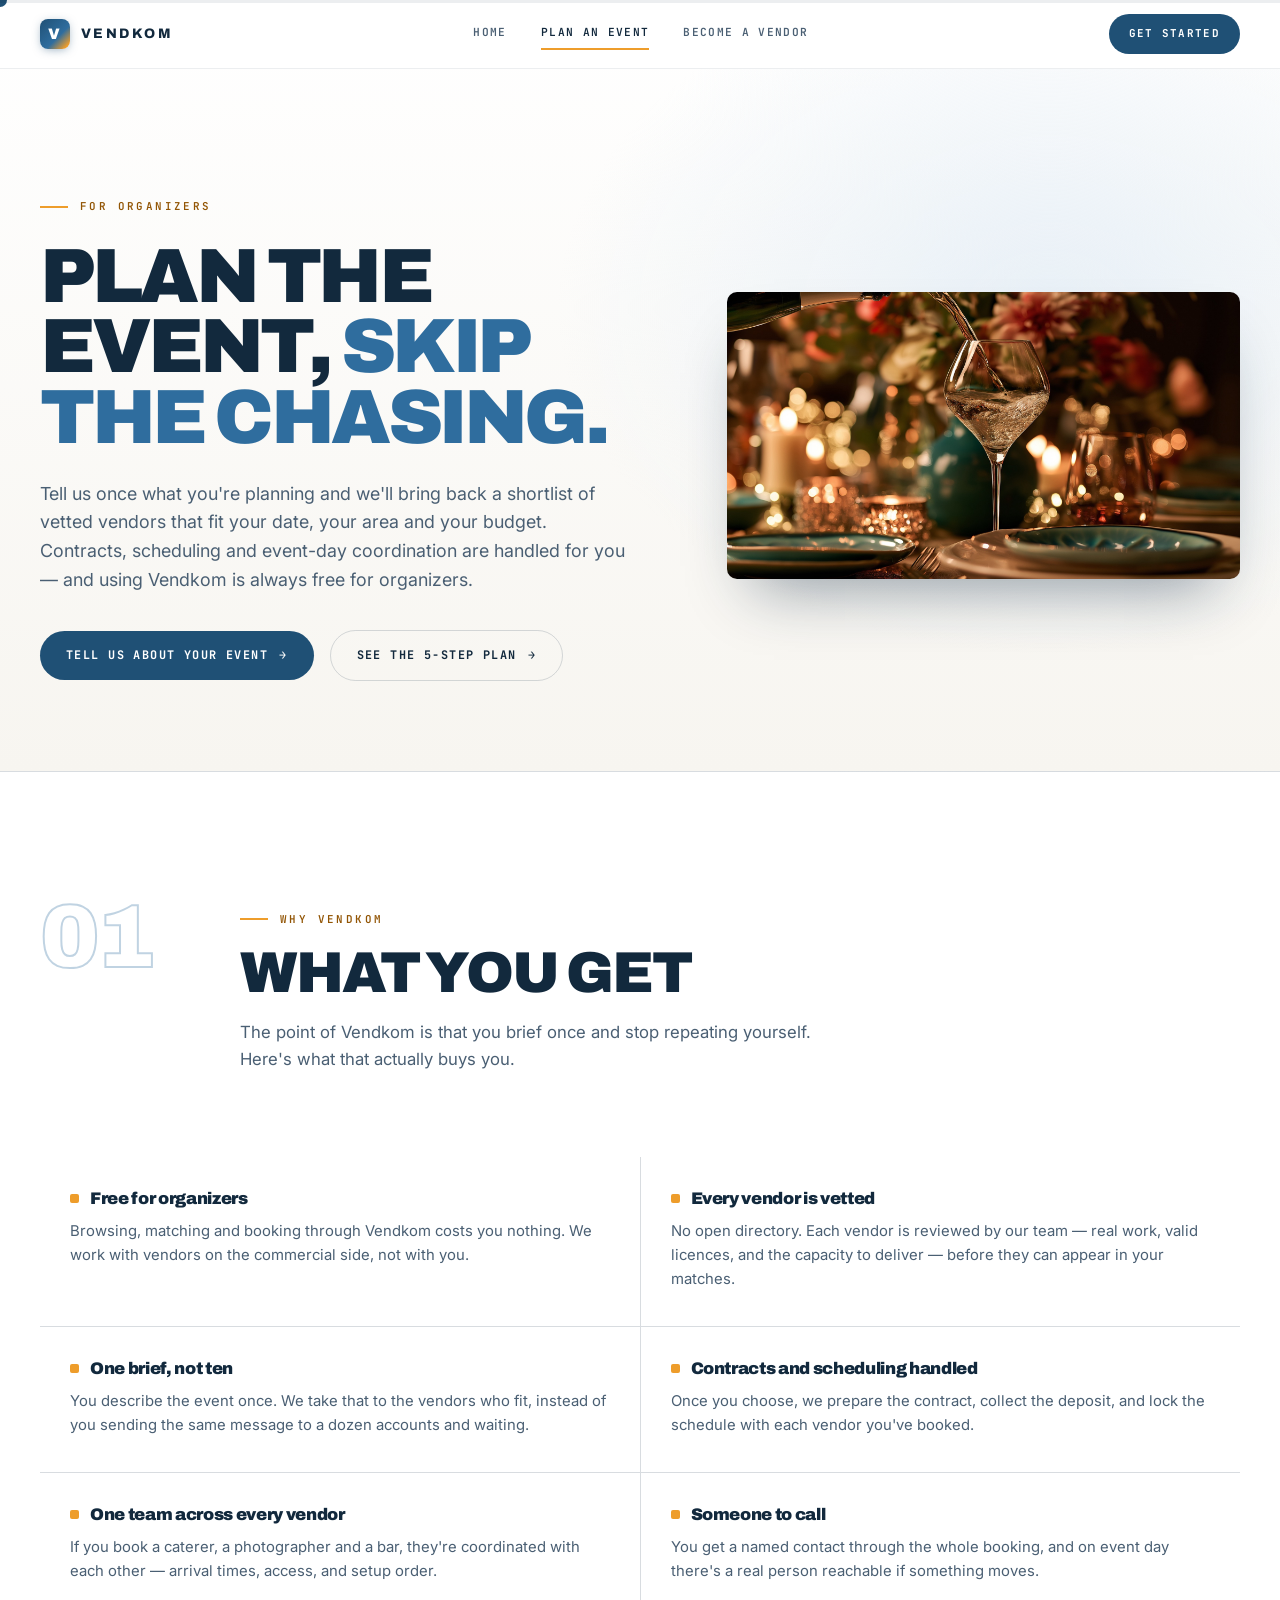
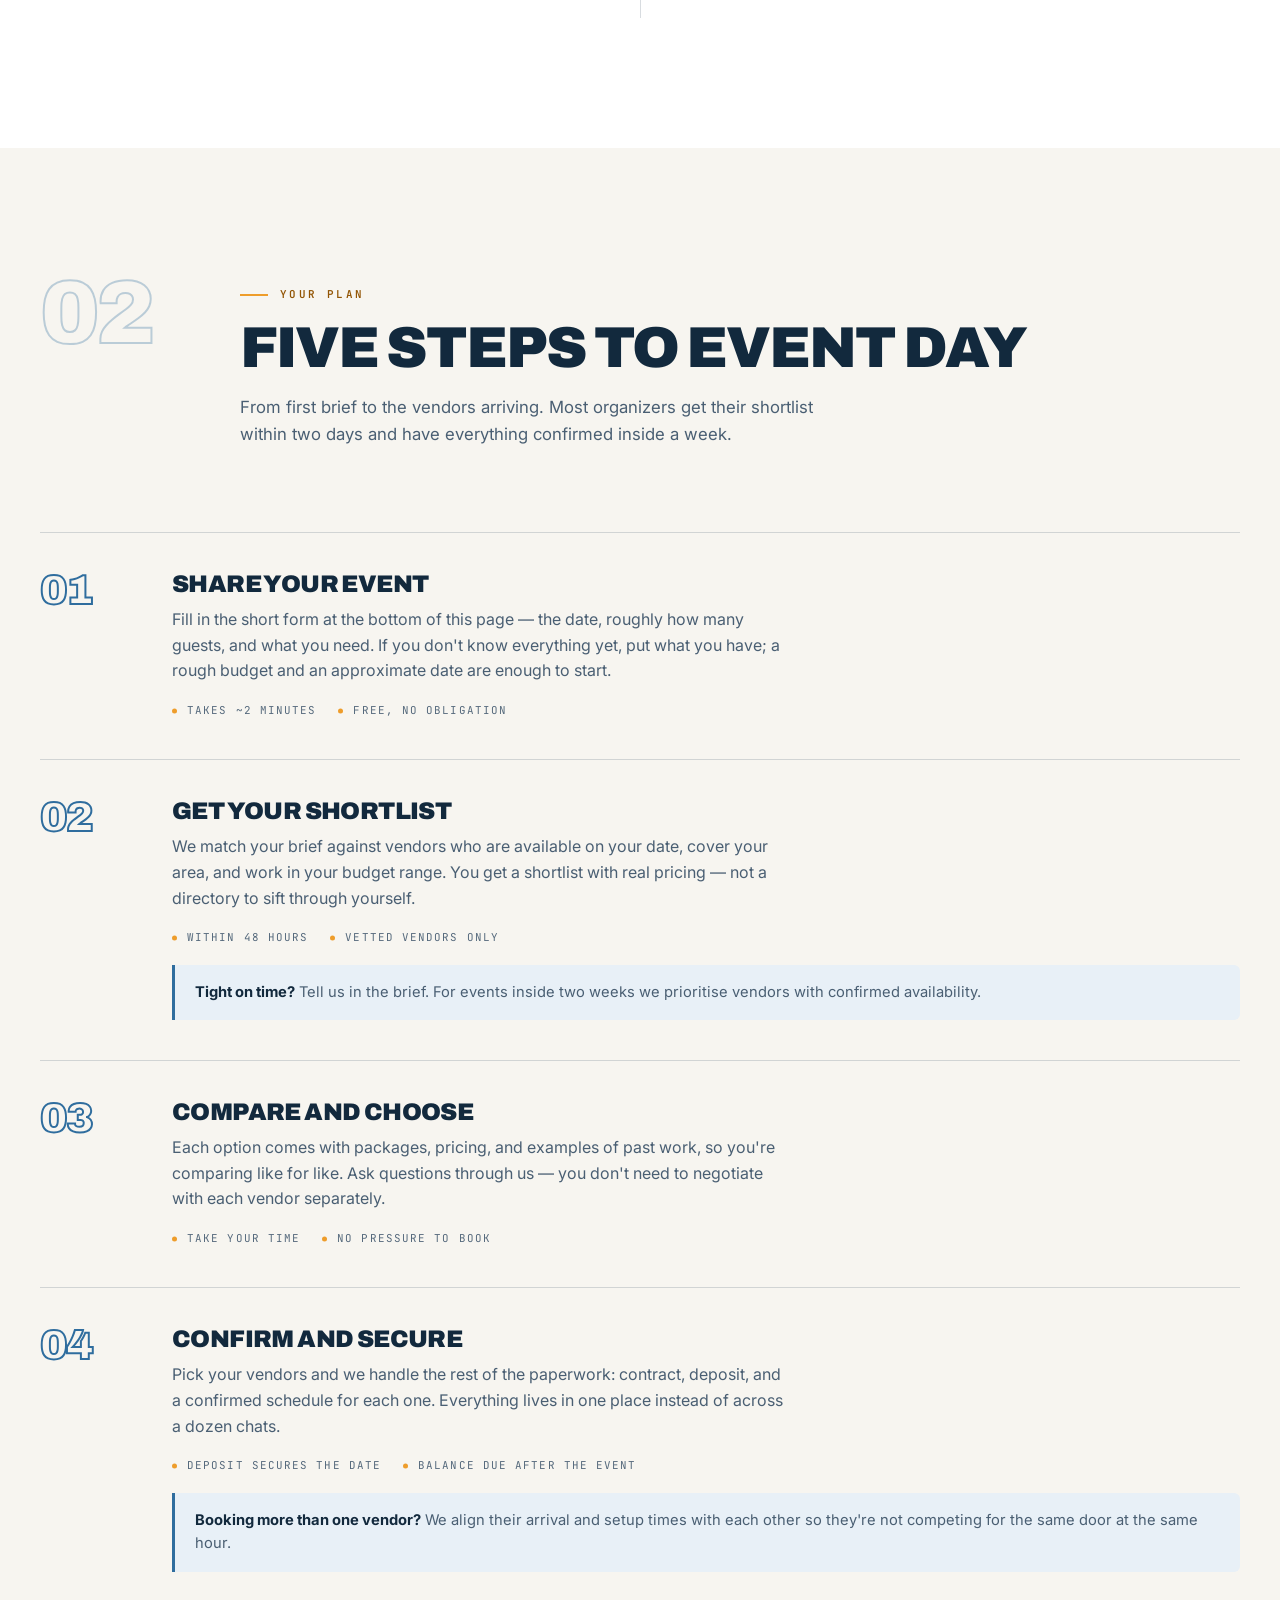
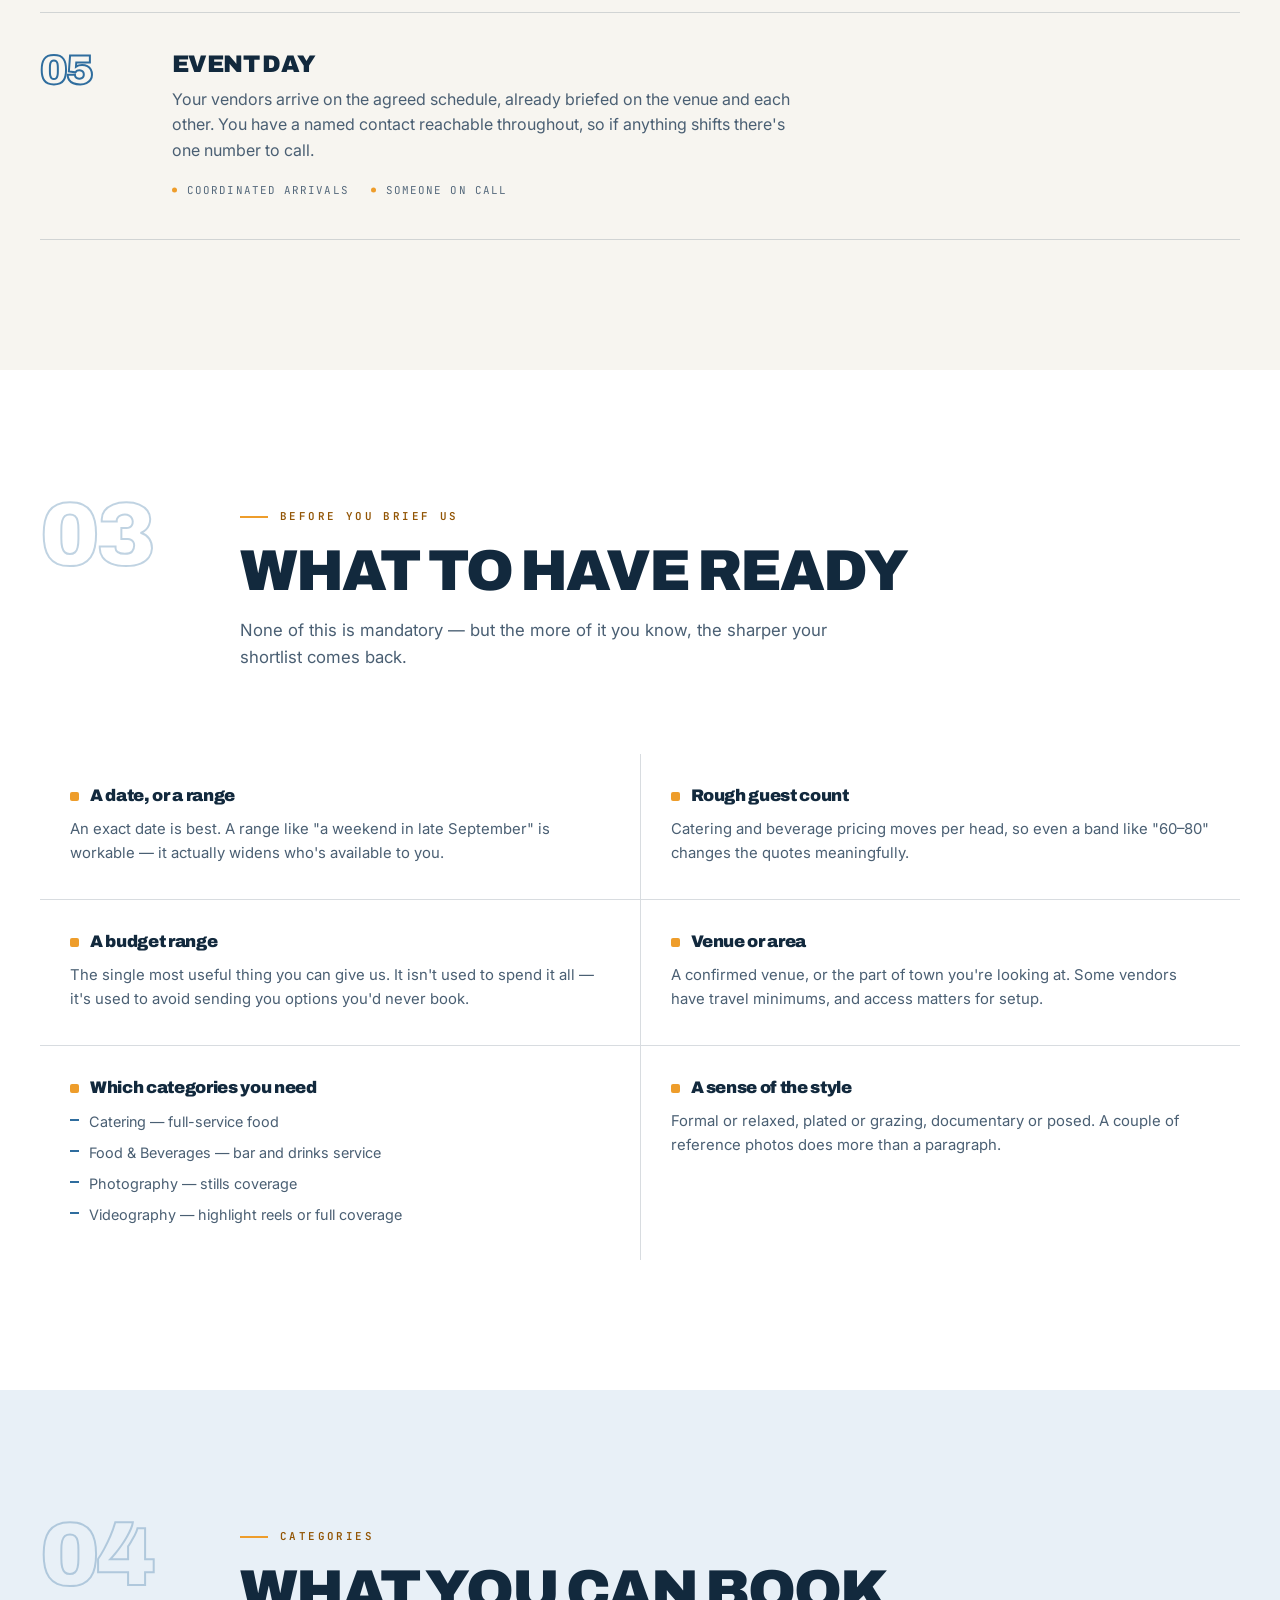
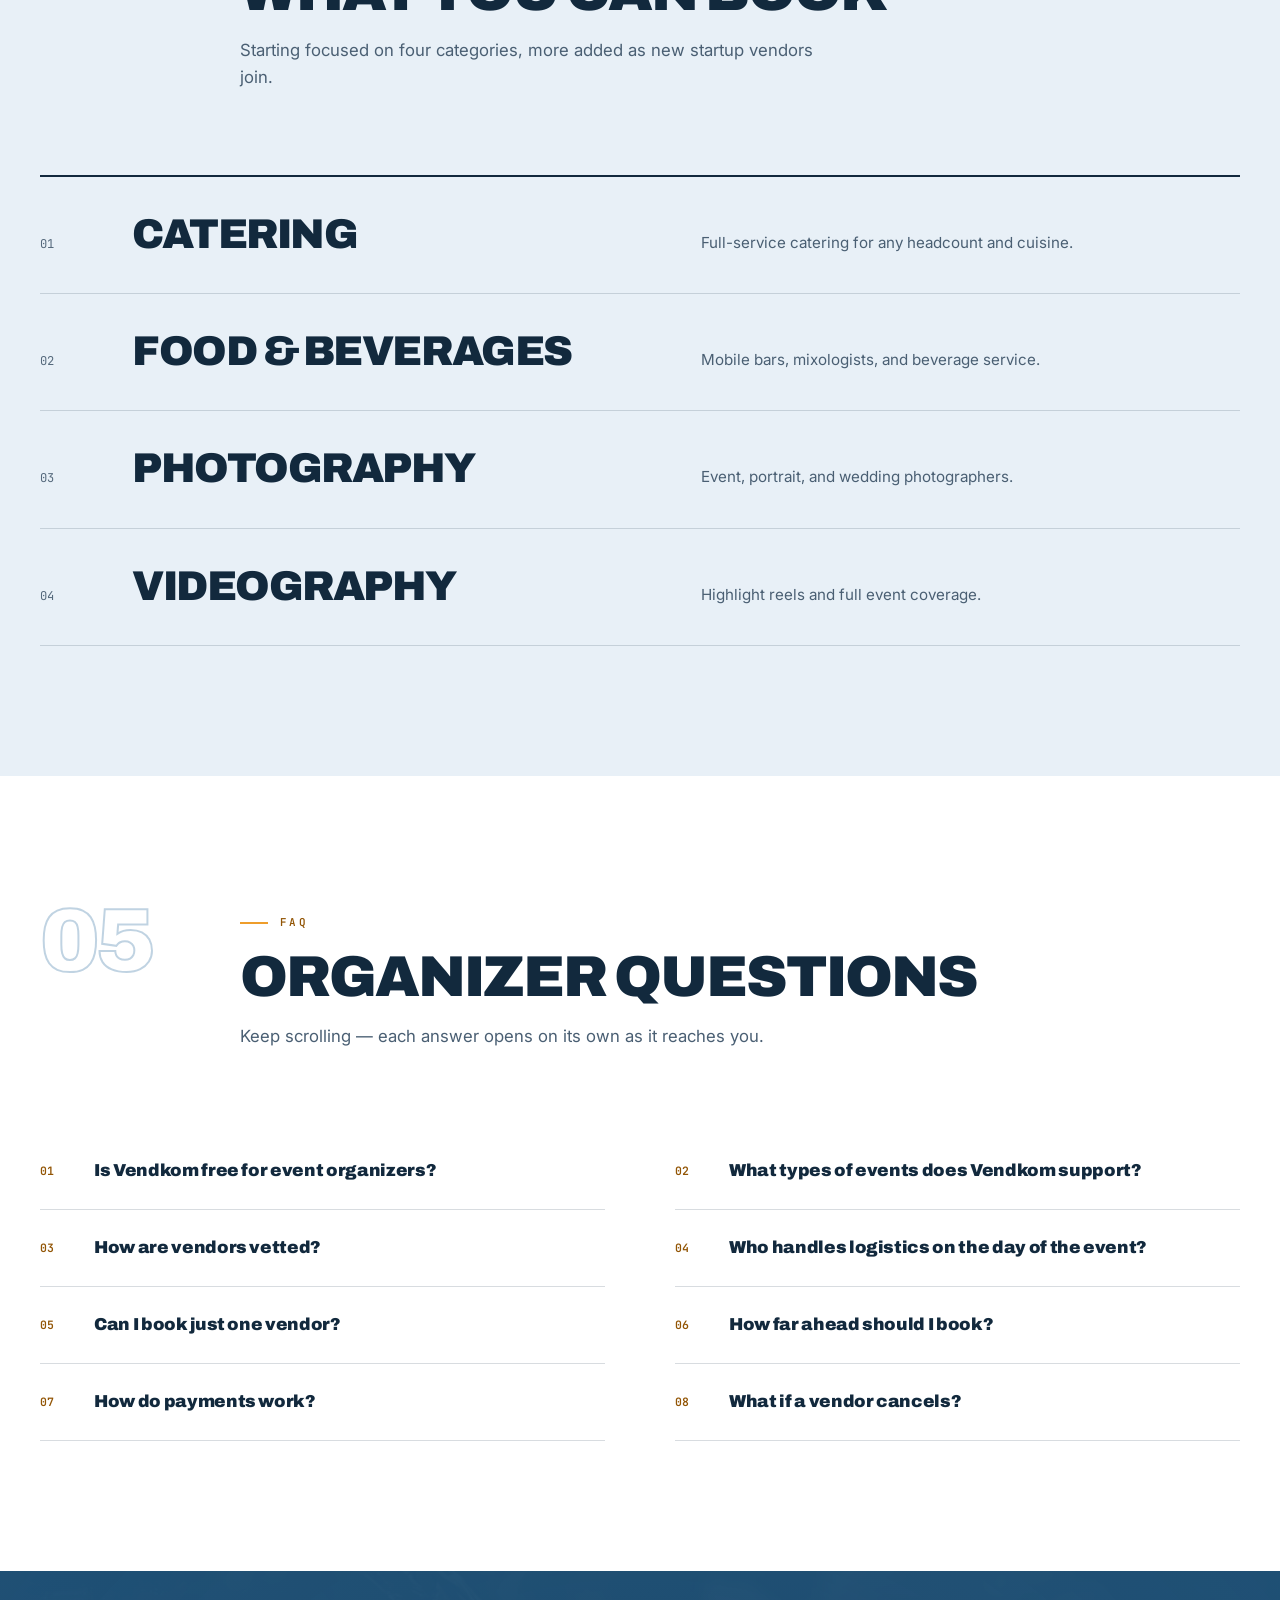
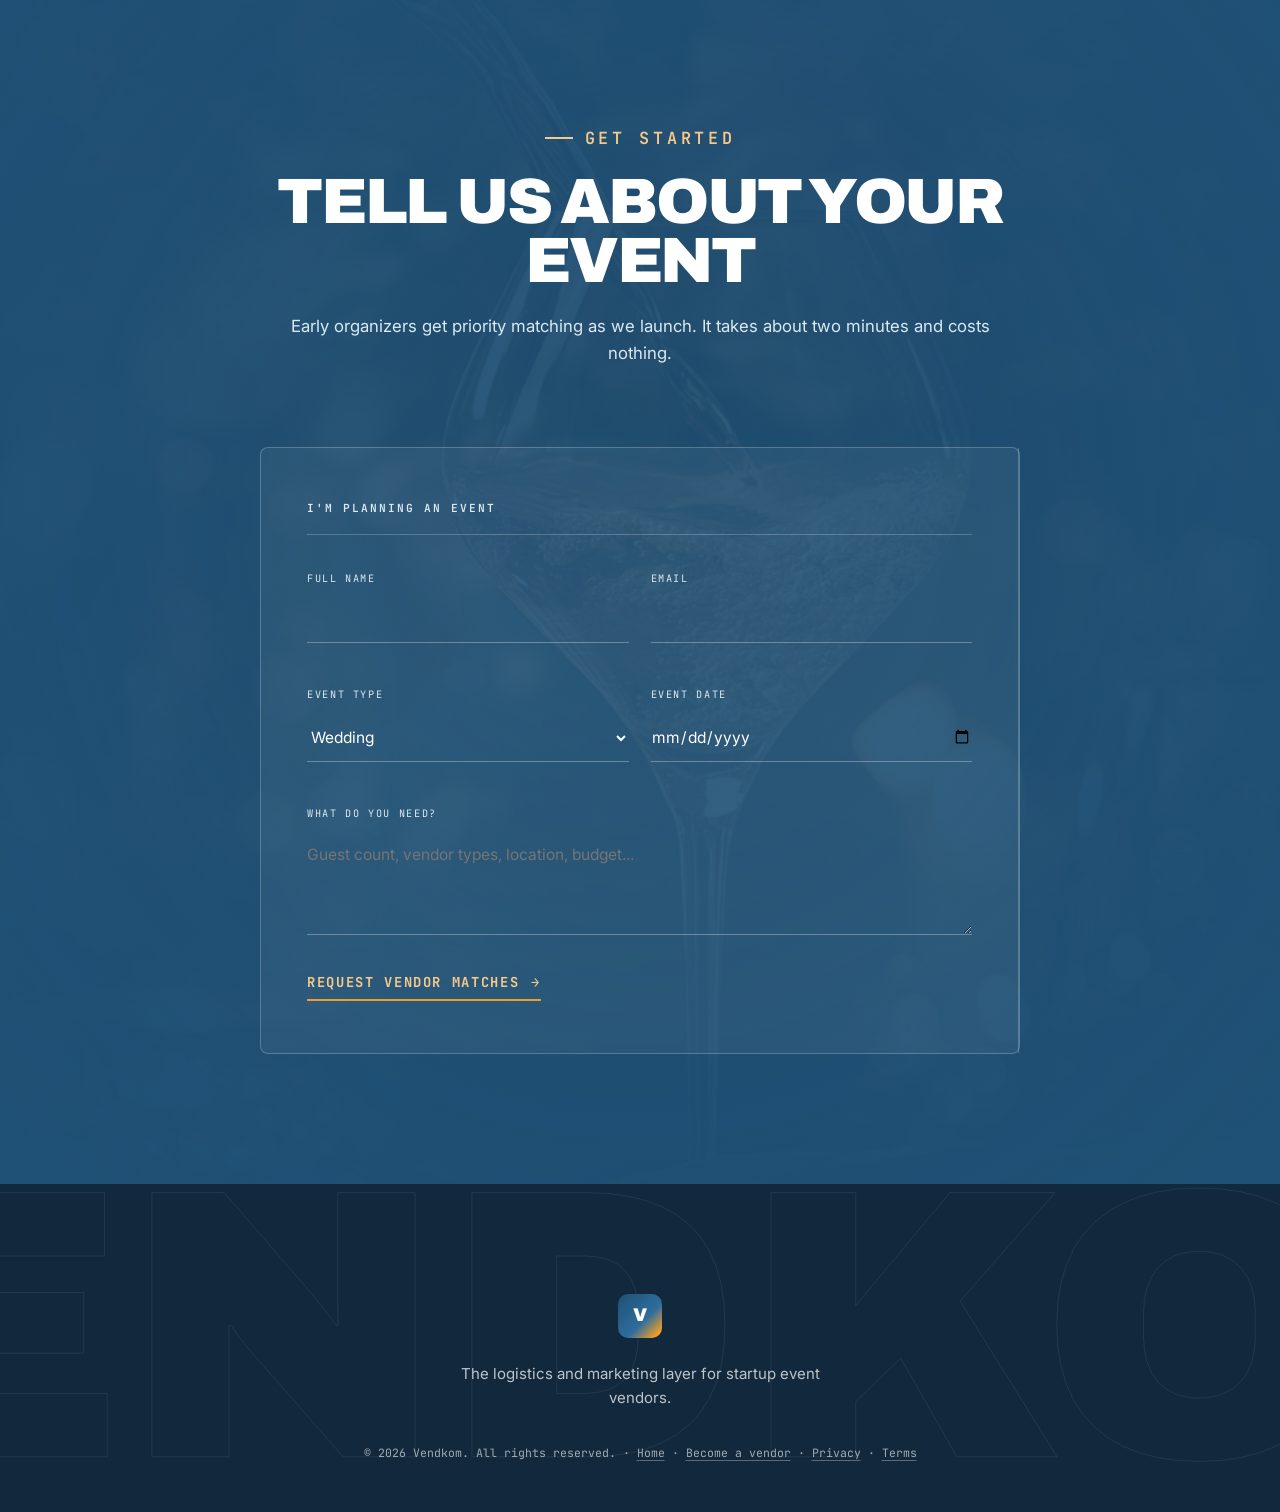
==== commit e7a959d5: "Add cache-busting version to favicon/app-icon links The regenerated icons were correct on disk but b" ====
--- a/for-organizers.html
+++ b/for-organizers.html
@@ -15,10 +15,10 @@
 <meta name="twitter:title" content="Plan an event — Vendkom">
 <meta name="twitter:description" content="Five steps from your first brief to event day. Always free for organizers.">
 <meta name="twitter:image" content="https://vendkom.com/icons/icon-512.png">
-<link rel="icon" href="favicon.ico" sizes="any">
-<link rel="icon" type="image/png" sizes="32x32" href="icons/icon-32.png">
-<link rel="icon" type="image/png" sizes="192x192" href="icons/icon-192.png">
-<link rel="apple-touch-icon" sizes="180x180" href="icons/icon-180.png">
+<link rel="icon" href="favicon.ico?v=2" sizes="any">
+<link rel="icon" type="image/png" sizes="32x32" href="icons/icon-32.png?v=2">
+<link rel="icon" type="image/png" sizes="192x192" href="icons/icon-192.png?v=2">
+<link rel="apple-touch-icon" sizes="180x180" href="icons/icon-180.png?v=2">
 <link rel="preconnect" href="https://fonts.googleapis.com">
 <link rel="preconnect" href="https://fonts.gstatic.com" crossorigin>
 <link href="https://fonts.googleapis.com/css2?family=Archivo:wght@700;800;900&family=JetBrains+Mono:wght@500;600;700&family=Inter:wght@400;500;600;700&display=swap" rel="stylesheet">
--- a/css/style.css
+++ b/css/style.css
@@ -97,7 +97,7 @@
 }
 .preloader.is-done { clip-path: circle(0% at 50% 50%); pointer-events: none; }
 .preloader-mark path {
-  fill: none; stroke: var(--orange); stroke-width: 9;
+  fill: none; stroke: url(#markGradient); stroke-width: 9;
   stroke-linecap: round; stroke-linejoin: round;
   stroke-dasharray: 1; stroke-dashoffset: 1;
 }
@@ -136,11 +136,18 @@
   color: var(--ink);
   flex-shrink: 0;
 }
+/* The mark carries all three brand colours in one diagonal sweep. The stops
+   are weighted deliberately: deep blue holds the first half so the white
+   letterform keeps 8.5:1 where it actually sits, and orange lands as a
+   corner accent rather than a 50/50 split — an even blend would drop the V
+   to about 2.2:1 against the orange end. */
 .brand-mark .mark {
   width: 30px; height: 30px; border-radius: 8px;
-  background: var(--orange); color: var(--ink);
+  background: linear-gradient(135deg, var(--blue-dp) 0%, var(--blue) 60%, var(--orange) 90%);
+  color: var(--white);
   display: inline-flex; align-items: center; justify-content: center;
   font-size: 0.95rem; font-weight: 900;
+  box-shadow: 0 2px 10px -2px rgba(31, 80, 117, 0.5);
 }
 .brand-mark:focus-visible { outline: 2px solid var(--blue); outline-offset: 4px; }
 
@@ -914,7 +921,8 @@
 .footer-brand-mark {
   display: inline-flex; align-items: center; justify-content: center;
   width: 44px; height: 44px; border-radius: 10px;
-  background: var(--orange); color: var(--ink);
+  background: linear-gradient(135deg, var(--blue-dp) 0%, var(--blue) 60%, var(--orange) 90%);
+  color: var(--white);
   font-family: var(--font-display); font-weight: 900; font-size: 1.15rem;
   margin-bottom: 24px;
 }
